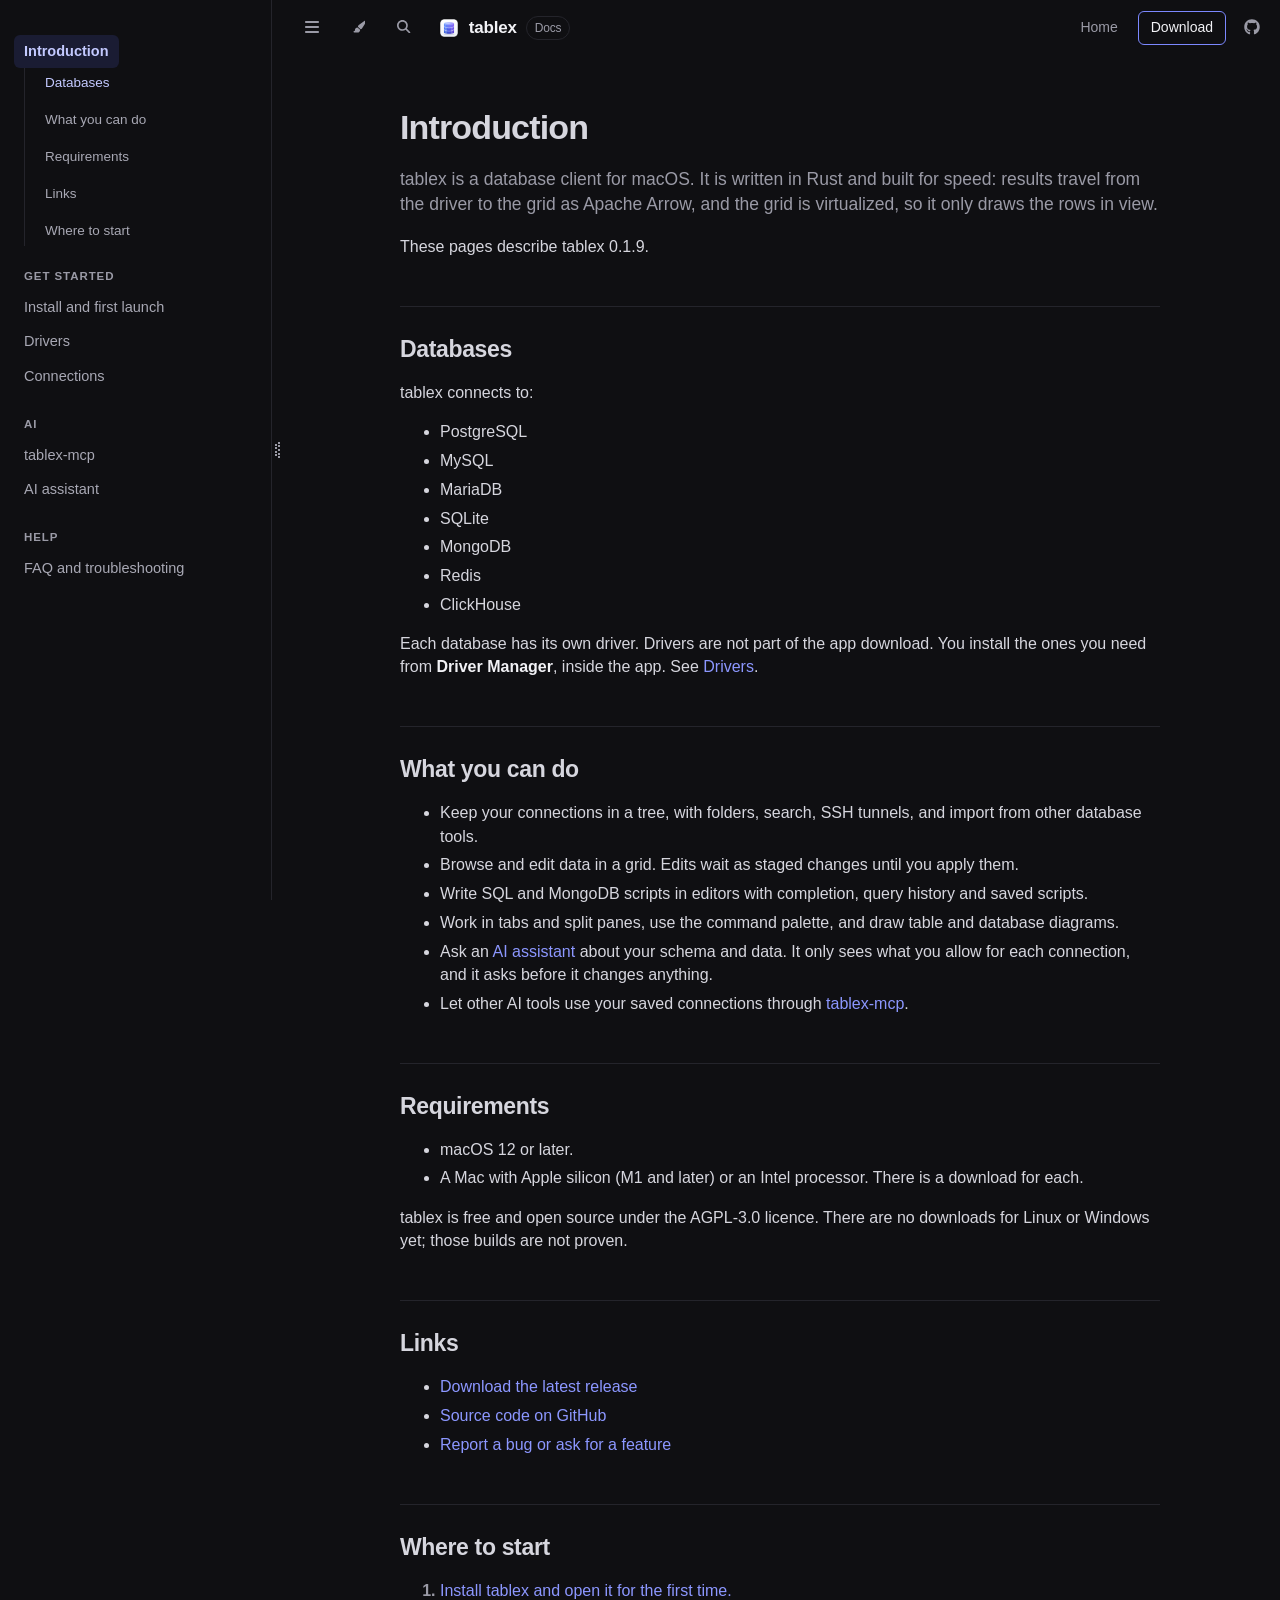
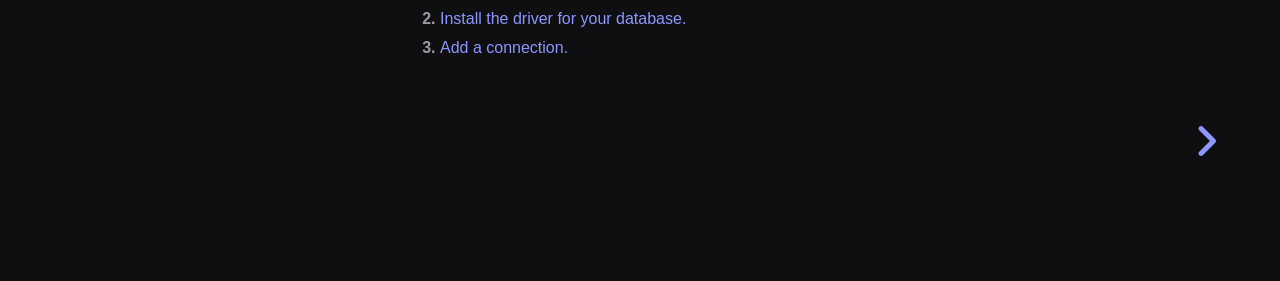
==== docs/index.html @ fa332a9b "site: add the landing page and the first docs" ====
<!DOCTYPE HTML>
<html lang="en" class="coal sidebar-visible" dir="ltr">
    <head>
        <!-- Book generated using mdBook -->
        <meta charset="UTF-8">
        <title>Introduction - tablex documentation</title>


        <!-- Custom HTML head -->

        <meta name="description" content="How to install and use tablex, a fast native database client for macOS.">
        <meta name="viewport" content="width=device-width, initial-scale=1">
        <meta name="theme-color" content="#0f0f12">

        <link rel="icon" href="favicon-dd0cc40a.svg">
        <link rel="shortcut icon" href="favicon-4f516183.png">
        <link rel="stylesheet" href="css/variables-8adf115d.css">
        <link rel="stylesheet" href="css/general-e96d0476.css">
        <link rel="stylesheet" href="css/chrome-d279d366.css">

        <!-- Fonts -->
        <link rel="stylesheet" href="fonts/fonts-9644e21d.css">

        <!-- Highlight.js Stylesheets -->
        <link rel="stylesheet" id="mdbook-highlight-css" href="highlight-493f70e1.css">
        <link rel="stylesheet" id="mdbook-tomorrow-night-css" href="tomorrow-night-4c0ae647.css">
        <link rel="stylesheet" id="mdbook-ayu-highlight-css" href="ayu-highlight-3fdfc3ac.css">

        <!-- Custom theme stylesheets -->
        <link rel="stylesheet" href="theme/tablex-7b77ac2c.css">


        <!-- Provide site root and default themes to javascript -->
        <script>
            const path_to_root = "";
            const default_light_theme = "coal";
            const default_dark_theme = "coal";
            window.path_to_searchindex_js = "searchindex-5fb4d6fb.js";
        </script>
        <!-- Start loading toc.js asap -->
        <script src="toc-79bf3eb2.js"></script>
    </head>
    <body>
    <div id="mdbook-help-container">
        <div id="mdbook-help-popup">
            <h2 class="mdbook-help-title">Keyboard shortcuts</h2>
            <div>
                <p>Press <kbd>←</kbd> or <kbd>→</kbd> to navigate between chapters</p>
                <p>Press <kbd>S</kbd> or <kbd>/</kbd> to search in the book</p>
                <p>Press <kbd>?</kbd> to show this help</p>
                <p>Press <kbd>Esc</kbd> to hide this help</p>
            </div>
        </div>
    </div>
    <div id="mdbook-body-container">
        <!-- Work around some values being stored in localStorage wrapped in quotes -->
        <script>
            try {
                let theme = localStorage.getItem('mdbook-theme');
                let sidebar = localStorage.getItem('mdbook-sidebar');

                if (theme.startsWith('"') && theme.endsWith('"')) {
                    localStorage.setItem('mdbook-theme', theme.slice(1, theme.length - 1));
                }

                if (sidebar.startsWith('"') && sidebar.endsWith('"')) {
                    localStorage.setItem('mdbook-sidebar', sidebar.slice(1, sidebar.length - 1));
                }
            } catch (e) { }
        </script>

        <!-- Set the theme before any content is loaded, prevents flash -->
        <script>
            const default_theme = window.matchMedia("(prefers-color-scheme: dark)").matches ? default_dark_theme : default_light_theme;
            let theme;
            try { theme = localStorage.getItem('mdbook-theme'); } catch(e) { }
            if (theme === null || theme === undefined) { theme = default_theme; }
            const html = document.documentElement;
            html.classList.remove('coal')
            html.classList.add(theme);
            html.classList.add("js");
        </script>

        <input type="checkbox" id="mdbook-sidebar-toggle-anchor" class="hidden">

        <!-- Hide / unhide sidebar before it is displayed -->
        <script>
            let sidebar = null;
            const sidebar_toggle = document.getElementById("mdbook-sidebar-toggle-anchor");
            if (document.body.clientWidth >= 1080) {
                try { sidebar = localStorage.getItem('mdbook-sidebar'); } catch(e) { }
                sidebar = sidebar || 'visible';
            } else {
                sidebar = 'hidden';
                sidebar_toggle.checked = false;
            }
            if (sidebar === 'visible') {
                sidebar_toggle.checked = true;
            } else {
                html.classList.remove('sidebar-visible');
            }
        </script>

        <nav id="mdbook-sidebar" class="sidebar" aria-label="Table of contents">
            <!-- populated by js -->
            <mdbook-sidebar-scrollbox class="sidebar-scrollbox"></mdbook-sidebar-scrollbox>
            <noscript>
                <iframe class="sidebar-iframe-outer" src="toc.html"></iframe>
            </noscript>
            <div id="mdbook-sidebar-resize-handle" class="sidebar-resize-handle">
                <div class="sidebar-resize-indicator"></div>
            </div>
        </nav>

        <div id="mdbook-page-wrapper" class="page-wrapper">

            <div class="page">
                <div id="mdbook-menu-bar-hover-placeholder"></div>
                <div id="mdbook-menu-bar" class="menu-bar sticky">
                    <div class="left-buttons">
                        <label id="mdbook-sidebar-toggle" class="icon-button" for="mdbook-sidebar-toggle-anchor" title="Toggle Table of Contents" aria-label="Toggle Table of Contents" aria-controls="mdbook-sidebar">
                            <span class=fa-svg><svg xmlns="http://www.w3.org/2000/svg" viewBox="0 0 448 512"><!--! Font Awesome Free 6.2.0 by @fontawesome - https://fontawesome.com License - https://fontawesome.com/license/free (Icons: CC BY 4.0, Fonts: SIL OFL 1.1, Code: MIT License) Copyright 2022 Fonticons, Inc. --><path d="M0 96C0 78.3 14.3 64 32 64H416c17.7 0 32 14.3 32 32s-14.3 32-32 32H32C14.3 128 0 113.7 0 96zM0 256c0-17.7 14.3-32 32-32H416c17.7 0 32 14.3 32 32s-14.3 32-32 32H32c-17.7 0-32-14.3-32-32zM448 416c0 17.7-14.3 32-32 32H32c-17.7 0-32-14.3-32-32s14.3-32 32-32H416c17.7 0 32 14.3 32 32z"/></svg></span>
                        </label>
                        <button id="mdbook-theme-toggle" class="icon-button" type="button" title="Change theme" aria-label="Change theme" aria-haspopup="true" aria-expanded="false" aria-controls="mdbook-theme-list">
                            <span class=fa-svg><svg xmlns="http://www.w3.org/2000/svg" viewBox="0 0 576 512"><!--! Font Awesome Free 6.2.0 by @fontawesome - https://fontawesome.com License - https://fontawesome.com/license/free (Icons: CC BY 4.0, Fonts: SIL OFL 1.1, Code: MIT License) Copyright 2022 Fonticons, Inc. --><path d="M371.3 367.1c27.3-3.9 51.9-19.4 67.2-42.9L600.2 74.1c12.6-19.5 9.4-45.3-7.6-61.2S549.7-4.4 531.1 9.6L294.4 187.2c-24 18-38.2 46.1-38.4 76.1L371.3 367.1zm-19.6 25.4l-116-104.4C175.9 290.3 128 339.6 128 400c0 3.9 .2 7.8 .6 11.6c1.8 17.5-10.2 36.4-27.8 36.4H96c-17.7 0-32 14.3-32 32s14.3 32 32 32H240c61.9 0 112-50.1 112-112c0-2.5-.1-5-.2-7.5z"/></svg></span>
                        </button>
                        <ul id="mdbook-theme-list" class="theme-popup" aria-label="Themes" role="menu">
                            <li role="none"><button role="menuitem" class="theme" id="mdbook-theme-default_theme">Auto</button></li>
                            <li role="none"><button role="menuitem" class="theme" id="mdbook-theme-light">Light</button></li>
                            <li role="none"><button role="menuitem" class="theme" id="mdbook-theme-coal">Dark</button></li>
                            </ul>
                        <button id="mdbook-search-toggle" class="icon-button" type="button" title="Search (`/`)" aria-label="Toggle Searchbar" aria-expanded="false" aria-keyshortcuts="/ s" aria-controls="mdbook-searchbar">
                            <span class=fa-svg><svg xmlns="http://www.w3.org/2000/svg" viewBox="0 0 512 512"><!--! Font Awesome Free 6.2.0 by @fontawesome - https://fontawesome.com License - https://fontawesome.com/license/free (Icons: CC BY 4.0, Fonts: SIL OFL 1.1, Code: MIT License) Copyright 2022 Fonticons, Inc. --><path d="M416 208c0 45.9-14.9 88.3-40 122.7L502.6 457.4c12.5 12.5 12.5 32.8 0 45.3s-32.8 12.5-45.3 0L330.7 376c-34.4 25.2-76.8 40-122.7 40C93.1 416 0 322.9 0 208S93.1 0 208 0S416 93.1 416 208zM208 352c79.5 0 144-64.5 144-144s-64.5-144-144-144S64 128.5 64 208s64.5 144 144 144z"/></svg></span>
                        </button>
                    </div>

                    <a class="brand" href="index.html"><img src="logo.png" alt="" width="22" height="22"><span>tablex</span><span class="brand-docs">Docs</span></a>
                    <div class="menu-spacer"></div>

                    <div class="right-buttons">
                        <a class="site-link" href="../">Home</a>
                        <a class="site-link download" href="https://github.com/tablex-org/tablex/releases/latest">Download</a>
                        <a href="https://github.com/tablex-org/tablex" title="Git repository" aria-label="Git repository">
                            <span class=fa-svg><svg xmlns="http://www.w3.org/2000/svg" viewBox="0 0 496 512"><!--! Font Awesome Free 6.2.0 by @fontawesome - https://fontawesome.com License - https://fontawesome.com/license/free (Icons: CC BY 4.0, Fonts: SIL OFL 1.1, Code: MIT License) Copyright 2022 Fonticons, Inc. --><path d="M165.9 397.4c0 2-2.3 3.6-5.2 3.6-3.3.3-5.6-1.3-5.6-3.6 0-2 2.3-3.6 5.2-3.6 3-.3 5.6 1.3 5.6 3.6zm-31.1-4.5c-.7 2 1.3 4.3 4.3 4.9 2.6 1 5.6 0 6.2-2s-1.3-4.3-4.3-5.2c-2.6-.7-5.5.3-6.2 2.3zm44.2-1.7c-2.9.7-4.9 2.6-4.6 4.9.3 2 2.9 3.3 5.9 2.6 2.9-.7 4.9-2.6 4.6-4.6-.3-1.9-3-3.2-5.9-2.9zM244.8 8C106.1 8 0 113.3 0 252c0 110.9 69.8 205.8 169.5 239.2 12.8 2.3 17.3-5.6 17.3-12.1 0-6.2-.3-40.4-.3-61.4 0 0-70 15-84.7-29.8 0 0-11.4-29.1-27.8-36.6 0 0-22.9-15.7 1.6-15.4 0 0 24.9 2 38.6 25.8 21.9 38.6 58.6 27.5 72.9 20.9 2.3-16 8.8-27.1 16-33.7-55.9-6.2-112.3-14.3-112.3-110.5 0-27.5 7.6-41.3 23.6-58.9-2.6-6.5-11.1-33.3 2.6-67.9 20.9-6.5 69 27 69 27 20-5.6 41.5-8.5 62.8-8.5s42.8 2.9 62.8 8.5c0 0 48.1-33.6 69-27 13.7 34.7 5.2 61.4 2.6 67.9 16 17.7 25.8 31.5 25.8 58.9 0 96.5-58.9 104.2-114.8 110.5 9.2 7.9 17 22.9 17 46.4 0 33.7-.3 75.4-.3 83.6 0 6.5 4.6 14.4 17.3 12.1C428.2 457.8 496 362.9 496 252 496 113.3 383.5 8 244.8 8zM97.2 352.9c-1.3 1-1 3.3.7 5.2 1.6 1.6 3.9 2.3 5.2 1 1.3-1 1-3.3-.7-5.2-1.6-1.6-3.9-2.3-5.2-1zm-10.8-8.1c-.7 1.3.3 2.9 2.3 3.9 1.6 1 3.6.7 4.3-.7.7-1.3-.3-2.9-2.3-3.9-2-.6-3.6-.3-4.3.7zm32.4 35.6c-1.6 1.3-1 4.3 1.3 6.2 2.3 2.3 5.2 2.6 6.5 1 1.3-1.3.7-4.3-1.3-6.2-2.2-2.3-5.2-2.6-6.5-1zm-11.4-14.7c-1.6 1-1.6 3.6 0 5.9 1.6 2.3 4.3 3.3 5.6 2.3 1.6-1.3 1.6-3.9 0-6.2-1.4-2.3-4-3.3-5.6-2z"/></svg></span>
                        </a>

                    </div>
                </div>

                <div id="mdbook-search-wrapper" class="hidden">
                    <form id="mdbook-searchbar-outer" class="searchbar-outer">
                        <div class="search-wrapper">
                            <input type="search" id="mdbook-searchbar" name="searchbar" placeholder="Search this book ..." aria-controls="mdbook-searchresults-outer" aria-describedby="searchresults-header">
                            <div class="spinner-wrapper">
                                <span class=fa-svg id="fa-spin"><svg xmlns="http://www.w3.org/2000/svg" viewBox="0 0 512 512"><!--! Font Awesome Free 6.2.0 by @fontawesome - https://fontawesome.com License - https://fontawesome.com/license/free (Icons: CC BY 4.0, Fonts: SIL OFL 1.1, Code: MIT License) Copyright 2022 Fonticons, Inc. --><path d="M304 48c0-26.5-21.5-48-48-48s-48 21.5-48 48s21.5 48 48 48s48-21.5 48-48zm0 416c0-26.5-21.5-48-48-48s-48 21.5-48 48s21.5 48 48 48s48-21.5 48-48zM48 304c26.5 0 48-21.5 48-48s-21.5-48-48-48s-48 21.5-48 48s21.5 48 48 48zm464-48c0-26.5-21.5-48-48-48s-48 21.5-48 48s21.5 48 48 48s48-21.5 48-48zM142.9 437c18.7-18.7 18.7-49.1 0-67.9s-49.1-18.7-67.9 0s-18.7 49.1 0 67.9s49.1 18.7 67.9 0zm0-294.2c18.7-18.7 18.7-49.1 0-67.9S93.7 56.2 75 75s-18.7 49.1 0 67.9s49.1 18.7 67.9 0zM369.1 437c18.7 18.7 49.1 18.7 67.9 0s18.7-49.1 0-67.9s-49.1-18.7-67.9 0s-18.7 49.1 0 67.9z"/></svg></span>
                            </div>
                        </div>
                    </form>
                    <div id="mdbook-searchresults-outer" class="searchresults-outer hidden">
                        <div id="mdbook-searchresults-header" class="searchresults-header"></div>
                        <ul id="mdbook-searchresults">
                        </ul>
                    </div>
                </div>

                <!-- Apply ARIA attributes after the sidebar and the sidebar toggle button are added to the DOM -->
                <script>
                    document.getElementById('mdbook-sidebar-toggle').setAttribute('aria-expanded', sidebar === 'visible');
                    document.getElementById('mdbook-sidebar').setAttribute('aria-hidden', sidebar !== 'visible');
                    Array.from(document.querySelectorAll('#mdbook-sidebar a')).forEach(function(link) {
                        link.setAttribute('tabIndex', sidebar === 'visible' ? 0 : -1);
                    });
                </script>

                <div id="mdbook-content" class="content">
                    <main>
                        <h1 id="introduction"><a class="header" href="#introduction">Introduction</a></h1>
<p>tablex is a database client for macOS. It is written in Rust and built for speed: results travel from the driver to the grid as Apache Arrow, and the grid is virtualized, so it only draws the rows in view.</p>
<p>These pages describe tablex 0.1.9.</p>
<h2 id="databases"><a class="header" href="#databases">Databases</a></h2>
<p>tablex connects to:</p>
<ul>
<li>PostgreSQL</li>
<li>MySQL</li>
<li>MariaDB</li>
<li>SQLite</li>
<li>MongoDB</li>
<li>Redis</li>
<li>ClickHouse</li>
</ul>
<p>Each database has its own driver. Drivers are not part of the app download. You install the ones you need from <strong>Driver Manager</strong>, inside the app. See <a href="drivers.html">Drivers</a>.</p>
<h2 id="what-you-can-do"><a class="header" href="#what-you-can-do">What you can do</a></h2>
<ul>
<li>Keep your connections in a tree, with folders, search, SSH tunnels, and import from other database tools.</li>
<li>Browse and edit data in a grid. Edits wait as staged changes until you apply them.</li>
<li>Write SQL and MongoDB scripts in editors with completion, query history and saved scripts.</li>
<li>Work in tabs and split panes, use the command palette, and draw table and database diagrams.</li>
<li>Ask an <a href="assistant.html">AI assistant</a> about your schema and data. It only sees what you allow for each connection, and it asks before it changes anything.</li>
<li>Let other AI tools use your saved connections through <a href="tablex-mcp.html">tablex-mcp</a>.</li>
</ul>
<h2 id="requirements"><a class="header" href="#requirements">Requirements</a></h2>
<ul>
<li>macOS 12 or later.</li>
<li>A Mac with Apple silicon (M1 and later) or an Intel processor. There is a download for each.</li>
</ul>
<p>tablex is free and open source under the AGPL-3.0 licence. There are no downloads for Linux or Windows yet; those builds are not proven.</p>
<h2 id="links"><a class="header" href="#links">Links</a></h2>
<ul>
<li><a href="https://github.com/tablex-org/tablex/releases/latest">Download the latest release</a></li>
<li><a href="https://github.com/tablex-org/tablex">Source code on GitHub</a></li>
<li><a href="https://github.com/tablex-org/tablex/issues">Report a bug or ask for a feature</a></li>
</ul>
<h2 id="where-to-start"><a class="header" href="#where-to-start">Where to start</a></h2>
<ol>
<li><a href="install.html">Install tablex and open it for the first time.</a></li>
<li><a href="drivers.html">Install the driver for your database.</a></li>
<li><a href="connections.html">Add a connection.</a></li>
</ol>

                    </main>

                    <nav class="nav-wrapper" aria-label="Page navigation">
                        <!-- Mobile navigation buttons -->

                            <a rel="next prefetch" href="install.html" class="mobile-nav-chapters next" title="Next chapter" aria-label="Next chapter" aria-keyshortcuts="Right">
                                <span class=fa-svg><svg xmlns="http://www.w3.org/2000/svg" viewBox="0 0 320 512"><!--! Font Awesome Free 6.2.0 by @fontawesome - https://fontawesome.com License - https://fontawesome.com/license/free (Icons: CC BY 4.0, Fonts: SIL OFL 1.1, Code: MIT License) Copyright 2022 Fonticons, Inc. --><path d="M278.6 233.4c12.5 12.5 12.5 32.8 0 45.3l-160 160c-12.5 12.5-32.8 12.5-45.3 0s-12.5-32.8 0-45.3L210.7 256 73.4 118.6c-12.5-12.5-12.5-32.8 0-45.3s32.8-12.5 45.3 0l160 160z"/></svg></span>
                            </a>

                        <div style="clear: both"></div>
                    </nav>
                </div>
            </div>

            <nav class="nav-wide-wrapper" aria-label="Page navigation">

                    <a rel="next prefetch" href="install.html" class="nav-chapters next" title="Next chapter" aria-label="Next chapter" aria-keyshortcuts="Right">
                        <span class=fa-svg><svg xmlns="http://www.w3.org/2000/svg" viewBox="0 0 320 512"><!--! Font Awesome Free 6.2.0 by @fontawesome - https://fontawesome.com License - https://fontawesome.com/license/free (Icons: CC BY 4.0, Fonts: SIL OFL 1.1, Code: MIT License) Copyright 2022 Fonticons, Inc. --><path d="M278.6 233.4c12.5 12.5 12.5 32.8 0 45.3l-160 160c-12.5 12.5-32.8 12.5-45.3 0s-12.5-32.8 0-45.3L210.7 256 73.4 118.6c-12.5-12.5-12.5-32.8 0-45.3s32.8-12.5 45.3 0l160 160z"/></svg></span>
                    </a>
            </nav>

        </div>

        <template id=fa-eye><span class=fa-svg><svg xmlns="http://www.w3.org/2000/svg" viewBox="0 0 576 512"><!--! Font Awesome Free 6.2.0 by @fontawesome - https://fontawesome.com License - https://fontawesome.com/license/free (Icons: CC BY 4.0, Fonts: SIL OFL 1.1, Code: MIT License) Copyright 2022 Fonticons, Inc. --><path d="M288 32c-80.8 0-145.5 36.8-192.6 80.6C48.6 156 17.3 208 2.5 243.7c-3.3 7.9-3.3 16.7 0 24.6C17.3 304 48.6 356 95.4 399.4C142.5 443.2 207.2 480 288 480s145.5-36.8 192.6-80.6c46.8-43.5 78.1-95.4 93-131.1c3.3-7.9 3.3-16.7 0-24.6c-14.9-35.7-46.2-87.7-93-131.1C433.5 68.8 368.8 32 288 32zM432 256c0 79.5-64.5 144-144 144s-144-64.5-144-144s64.5-144 144-144s144 64.5 144 144zM288 192c0 35.3-28.7 64-64 64c-11.5 0-22.3-3-31.6-8.4c-.2 2.8-.4 5.5-.4 8.4c0 53 43 96 96 96s96-43 96-96s-43-96-96-96c-2.8 0-5.6 .1-8.4 .4c5.3 9.3 8.4 20.1 8.4 31.6z"/></svg></span></template>
        <template id=fa-eye-slash><span class=fa-svg><svg xmlns="http://www.w3.org/2000/svg" viewBox="0 0 640 512"><!--! Font Awesome Free 6.2.0 by @fontawesome - https://fontawesome.com License - https://fontawesome.com/license/free (Icons: CC BY 4.0, Fonts: SIL OFL 1.1, Code: MIT License) Copyright 2022 Fonticons, Inc. --><path d="M38.8 5.1C28.4-3.1 13.3-1.2 5.1 9.2S-1.2 34.7 9.2 42.9l592 464c10.4 8.2 25.5 6.3 33.7-4.1s6.3-25.5-4.1-33.7L525.6 386.7c39.6-40.6 66.4-86.1 79.9-118.4c3.3-7.9 3.3-16.7 0-24.6c-14.9-35.7-46.2-87.7-93-131.1C465.5 68.8 400.8 32 320 32c-68.2 0-125 26.3-169.3 60.8L38.8 5.1zM223.1 149.5C248.6 126.2 282.7 112 320 112c79.5 0 144 64.5 144 144c0 24.9-6.3 48.3-17.4 68.7L408 294.5c5.2-11.8 8-24.8 8-38.5c0-53-43-96-96-96c-2.8 0-5.6 .1-8.4 .4c5.3 9.3 8.4 20.1 8.4 31.6c0 10.2-2.4 19.8-6.6 28.3l-90.3-70.8zm223.1 298L373 389.9c-16.4 6.5-34.3 10.1-53 10.1c-79.5 0-144-64.5-144-144c0-6.9 .5-13.6 1.4-20.2L83.1 161.5C60.3 191.2 44 220.8 34.5 243.7c-3.3 7.9-3.3 16.7 0 24.6c14.9 35.7 46.2 87.7 93 131.1C174.5 443.2 239.2 480 320 480c47.8 0 89.9-12.9 126.2-32.5z"/></svg></span></template>
        <template id=fa-copy><span class=fa-svg><svg xmlns="http://www.w3.org/2000/svg" viewBox="0 0 512 512"><!--! Font Awesome Free 6.2.0 by @fontawesome - https://fontawesome.com License - https://fontawesome.com/license/free (Icons: CC BY 4.0, Fonts: SIL OFL 1.1, Code: MIT License) Copyright 2022 Fonticons, Inc. --><path d="M502.6 70.63l-61.25-61.25C435.4 3.371 427.2 0 418.7 0H255.1c-35.35 0-64 28.66-64 64l.0195 256C192 355.4 220.7 384 256 384h192c35.2 0 64-28.8 64-64V93.25C512 84.77 508.6 76.63 502.6 70.63zM464 320c0 8.836-7.164 16-16 16H255.1c-8.838 0-16-7.164-16-16L239.1 64.13c0-8.836 7.164-16 16-16h128L384 96c0 17.67 14.33 32 32 32h47.1V320zM272 448c0 8.836-7.164 16-16 16H63.1c-8.838 0-16-7.164-16-16L47.98 192.1c0-8.836 7.164-16 16-16H160V128H63.99c-35.35 0-64 28.65-64 64l.0098 256C.002 483.3 28.66 512 64 512h192c35.2 0 64-28.8 64-64v-32h-47.1L272 448z"/></svg></span></template>
        <template id=fa-play><span class=fa-svg><svg xmlns="http://www.w3.org/2000/svg" viewBox="0 0 384 512"><!--! Font Awesome Free 6.2.0 by @fontawesome - https://fontawesome.com License - https://fontawesome.com/license/free (Icons: CC BY 4.0, Fonts: SIL OFL 1.1, Code: MIT License) Copyright 2022 Fonticons, Inc. --><path d="M73 39c-14.8-9.1-33.4-9.4-48.5-.9S0 62.6 0 80V432c0 17.4 9.4 33.4 24.5 41.9s33.7 8.1 48.5-.9L361 297c14.3-8.7 23-24.2 23-41s-8.7-32.2-23-41L73 39z"/></svg></span></template>
        <template id=fa-clock-rotate-left><span class=fa-svg><svg xmlns="http://www.w3.org/2000/svg" viewBox="0 0 512 512"><!--! Font Awesome Free 6.2.0 by @fontawesome - https://fontawesome.com License - https://fontawesome.com/license/free (Icons: CC BY 4.0, Fonts: SIL OFL 1.1, Code: MIT License) Copyright 2022 Fonticons, Inc. --><path d="M75 75L41 41C25.9 25.9 0 36.6 0 57.9V168c0 13.3 10.7 24 24 24H134.1c21.4 0 32.1-25.9 17-41l-30.8-30.8C155 85.5 203 64 256 64c106 0 192 86 192 192s-86 192-192 192c-40.8 0-78.6-12.7-109.7-34.4c-14.5-10.1-34.4-6.6-44.6 7.9s-6.6 34.4 7.9 44.6C151.2 495 201.7 512 256 512c141.4 0 256-114.6 256-256S397.4 0 256 0C185.3 0 121.3 28.7 75 75zm181 53c-13.3 0-24 10.7-24 24V256c0 6.4 2.5 12.5 7 17l72 72c9.4 9.4 24.6 9.4 33.9 0s9.4-24.6 0-33.9l-65-65V152c0-13.3-10.7-24-24-24z"/></svg></span></template>



        <script>
            window.playground_copyable = true;
        </script>


        <script src="elasticlunr-ef4e11c1.min.js"></script>
        <script src="mark-09e88c2c.min.js"></script>
        <script src="searcher-09f2665d.js"></script>

        <script src="clipboard-1626706a.min.js"></script>
        <script src="highlight-abc7f01d.js"></script>
        <script src="book-609e4cb8.js"></script>

        <!-- Custom JS scripts -->



    </div>
    </body>
</html>
---- docs/css/variables-8adf115d.css ----
/* Globals */

:root {
    --sidebar-target-width: 300px;
    --sidebar-width: min(var(--sidebar-target-width), 80vw);
    --sidebar-resize-indicator-width: 8px;
    --sidebar-resize-indicator-space: 2px;
    --page-padding: 15px;
    --content-max-width: 750px;
    --menu-bar-height: 50px;
    --mono-font: "Source Code Pro", Consolas, "Ubuntu Mono", Menlo, "DejaVu Sans Mono", monospace, monospace;
    --code-font-size: 0.875em; /* please adjust the ace font size accordingly in editor.js */
    --searchbar-margin-block-start: 5px;
}

/* Themes */

.ayu {
    --bg: hsl(210, 25%, 8%);
    --fg: #c5c5c5;

    --sidebar-bg: #14191f;
    --sidebar-fg: #c8c9db;
    --sidebar-non-existant: #5c6773;
    --sidebar-active: #ffb454;
    --sidebar-spacer: #2d334f;

    --scrollbar: var(--sidebar-fg);

    --icons: #737480;
    --icons-hover: #b7b9cc;

    --links: #0096cf;

    --inline-code-color: #ffb454;

    --theme-popup-bg: #14191f;
    --theme-popup-border: #5c6773;
    --theme-hover: #191f26;

    --quote-bg: hsl(226, 15%, 17%);
    --quote-border: hsl(226, 15%, 22%);

    --warning-border: #ff8e00;

    --table-border-color: hsl(210, 25%, 13%);
    --table-header-bg: hsl(210, 25%, 28%);
    --table-alternate-bg: hsl(210, 25%, 11%);

    --searchbar-border-color: #848484;
    --searchbar-bg: #424242;
    --searchbar-fg: #fff;
    --searchbar-shadow-color: #d4c89f;
    --searchresults-header-fg: #666;
    --searchresults-border-color: #888;
    --searchresults-li-bg: #252932;
    --search-mark-bg: #e3b171;

    --color-scheme: dark;

    /* Same as `--icons` */
    --copy-button-filter: invert(45%) sepia(6%) saturate(621%) hue-rotate(198deg) brightness(99%) contrast(85%);
    /* Same as `--sidebar-active` */
    --copy-button-filter-hover: invert(68%) sepia(55%) saturate(531%) hue-rotate(341deg) brightness(104%) contrast(101%);

    --footnote-highlight: #2668a6;

    --overlay-bg: rgba(33, 40, 48, 0.4);

    --blockquote-note-color: #74b9ff;
    --blockquote-tip-color: #09ca09;
    --blockquote-important-color: #d3abff;
    --blockquote-warning-color: #f0b72f;
    --blockquote-caution-color: #f21424;

    --sidebar-header-border-color: #c18639;
}

.coal {
    --bg: hsl(200, 7%, 8%);
    --fg: #98a3ad;

    --sidebar-bg: #292c2f;
    --sidebar-fg: #a1adb8;
    --sidebar-non-existant: #505254;
    --sidebar-active: #3473ad;
    --sidebar-spacer: #393939;

    --scrollbar: var(--sidebar-fg);

    --icons: #43484d;
    --icons-hover: #b3c0cc;

    --links: #2b79a2;

    --inline-code-color: #c5c8c6;

    --theme-popup-bg: #141617;
    --theme-popup-border: #43484d;
    --theme-hover: #1f2124;

    --quote-bg: hsl(234, 21%, 18%);
    --quote-border: hsl(234, 21%, 23%);

    --warning-border: #ff8e00;

    --table-border-color: hsl(200, 7%, 13%);
    --table-header-bg: hsl(200, 7%, 28%);
    --table-alternate-bg: hsl(200, 7%, 11%);

    --searchbar-border-color: #aaa;
    --searchbar-bg: #b7b7b7;
    --searchbar-fg: #000;
    --searchbar-shadow-color: #aaa;
    --searchresults-header-fg: #666;
    --searchresults-border-color: #98a3ad;
    --searchresults-li-bg: #2b2b2f;
    --search-mark-bg: #355c7d;

    --color-scheme: dark;

    /* Same as `--icons` */
    --copy-button-filter: invert(26%) sepia(8%) saturate(575%) hue-rotate(169deg) brightness(87%) contrast(82%);
    /* Same as `--sidebar-active` */
    --copy-button-filter-hover: invert(36%) sepia(70%) saturate(503%) hue-rotate(167deg) brightness(98%) contrast(89%);

    --footnote-highlight: #4079ae;

    --overlay-bg: rgba(33, 40, 48, 0.4);

    --blockquote-note-color: #4493f8;
    --blockquote-tip-color: #08ae08;
    --blockquote-important-color: #ab7df8;
    --blockquote-warning-color: #d29922;
    --blockquote-caution-color: #d91b29;

    --sidebar-header-border-color: #3473ad;
}

.light, html:not(.js) {
    --bg: hsl(0, 0%, 100%);
    --fg: hsl(0, 0%, 0%);

    --sidebar-bg: #fafafa;
    --sidebar-fg: hsl(0, 0%, 0%);
    --sidebar-non-existant: #aaaaaa;
    --sidebar-active: #1f1fff;
    --sidebar-spacer: #f4f4f4;

    --scrollbar: #8F8F8F;

    --icons: #747474;
    --icons-hover: #000000;

    --links: #20609f;

    --inline-code-color: #301900;

    --theme-popup-bg: #fafafa;
    --theme-popup-border: #cccccc;
    --theme-hover: #e6e6e6;

    --quote-bg: hsl(197, 37%, 96%);
    --quote-border: hsl(197, 37%, 91%);

    --warning-border: #ff8e00;

    --table-border-color: hsl(0, 0%, 95%);
    --table-header-bg: hsl(0, 0%, 80%);
    --table-alternate-bg: hsl(0, 0%, 97%);

    --searchbar-border-color: #aaa;
    --searchbar-bg: #fafafa;
    --searchbar-fg: #000;
    --searchbar-shadow-color: #aaa;
    --searchresults-header-fg: #666;
    --searchresults-border-color: #888;
    --searchresults-li-bg: #e4f2fe;
    --search-mark-bg: #a2cff5;

    --color-scheme: light;

    /* Same as `--icons` */
    --copy-button-filter: invert(45.49%);
    /* Same as `--sidebar-active` */
    --copy-button-filter-hover: invert(14%) sepia(93%) saturate(4250%) hue-rotate(243deg) brightness(99%) contrast(130%);

    --footnote-highlight: #7e7eff;

    --overlay-bg: rgba(200, 200, 205, 0.4);

    --blockquote-note-color: #0969da;
    --blockquote-tip-color: #008000;
    --blockquote-important-color: #8250df;
    --blockquote-warning-color: #9a6700;
    --blockquote-caution-color: #b52731;

    --sidebar-header-border-color: #6e6edb;
}

.navy {
    --bg: hsl(226, 23%, 11%);
    --fg: #bcbdd0;

    --sidebar-bg: #282d3f;
    --sidebar-fg: #c8c9db;
    --sidebar-non-existant: #505274;
    --sidebar-active: #2b79a2;
    --sidebar-spacer: #2d334f;

    --scrollbar: var(--sidebar-fg);

    --icons: #737480;
    --icons-hover: #b7b9cc;

    --links: #2b79a2;

    --inline-code-color: #c5c8c6;

    --theme-popup-bg: #161923;
    --theme-popup-border: #737480;
    --theme-hover: #282e40;

    --quote-bg: hsl(226, 15%, 17%);
    --quote-border: hsl(226, 15%, 22%);

    --warning-border: #ff8e00;

    --table-border-color: hsl(226, 23%, 16%);
    --table-header-bg: hsl(226, 23%, 31%);
    --table-alternate-bg: hsl(226, 23%, 14%);

    --searchbar-border-color: #aaa;
    --searchbar-bg: #aeaec6;
    --searchbar-fg: #000;
    --searchbar-shadow-color: #aaa;
    --searchresults-header-fg: #5f5f71;
    --searchresults-border-color: #5c5c68;
    --searchresults-li-bg: #242430;
    --search-mark-bg: #a2cff5;

    --color-scheme: dark;

    /* Same as `--icons` */
    --copy-button-filter: invert(51%) sepia(10%) saturate(393%) hue-rotate(198deg) brightness(86%) contrast(87%);
    /* Same as `--sidebar-active` */
    --copy-button-filter-hover: invert(46%) sepia(20%) saturate(1537%) hue-rotate(156deg) brightness(85%) contrast(90%);

    --footnote-highlight: #4079ae;

    --overlay-bg: rgba(33, 40, 48, 0.4);

    --blockquote-note-color: #4493f8;
    --blockquote-tip-color: #09ca09;
    --blockquote-important-color: #ab7df8;
    --blockquote-warning-color: #d29922;
    --blockquote-caution-color: #f21424;

    --sidebar-header-border-color: #2f6ab5;
}

.rust {
    --bg: hsl(60, 9%, 87%);
    --fg: #262625;

    --sidebar-bg: #3b2e2a;
    --sidebar-fg: #c8c9db;
    --sidebar-non-existant: #505254;
    --sidebar-active: #e69f67;
    --sidebar-spacer: #45373a;

    --scrollbar: var(--sidebar-fg);

    --icons: #737480;
    --icons-hover: #262625;

    --links: #2b79a2;

    --inline-code-color: #6e6b5e;

    --theme-popup-bg: #e1e1db;
    --theme-popup-border: #b38f6b;
    --theme-hover: #99908a;

    --quote-bg: hsl(60, 5%, 75%);
    --quote-border: hsl(60, 5%, 70%);

    --warning-border: #ff8e00;

    --table-border-color: hsl(60, 9%, 82%);
    --table-header-bg: #b3a497;
    --table-alternate-bg: hsl(60, 9%, 84%);

    --searchbar-border-color: #aaa;
    --searchbar-bg: #fafafa;
    --searchbar-fg: #000;
    --searchbar-shadow-color: #aaa;
    --searchresults-header-fg: #666;
    --searchresults-border-color: #888;
    --searchresults-li-bg: #dec2a2;
    --search-mark-bg: #e69f67;

    /* Same as `--icons` */
    --copy-button-filter: invert(51%) sepia(10%) saturate(393%) hue-rotate(198deg) brightness(86%) contrast(87%);
    /* Same as `--sidebar-active` */
    --copy-button-filter-hover: invert(77%) sepia(16%) saturate(1798%) hue-rotate(328deg) brightness(98%) contrast(83%);

    --footnote-highlight: #d3a17a;

    --overlay-bg: rgba(150, 150, 150, 0.25);

    --blockquote-note-color: #023b95;
    --blockquote-tip-color: #007700;
    --blockquote-important-color: #8250df;
    --blockquote-warning-color: #603700;
    --blockquote-caution-color: #aa1721;

    --sidebar-header-border-color: #8c391f;
}

@media (prefers-color-scheme: dark) {
    html:not(.js) {
        --bg: hsl(200, 7%, 8%);
        --fg: #98a3ad;

        --sidebar-bg: #292c2f;
        --sidebar-fg: #a1adb8;
        --sidebar-non-existant: #505254;
        --sidebar-active: #3473ad;
        --sidebar-spacer: #393939;

        --scrollbar: var(--sidebar-fg);

        --icons: #43484d;
        --icons-hover: #b3c0cc;

        --links: #2b79a2;

        --inline-code-color: #c5c8c6;

        --theme-popup-bg: #141617;
        --theme-popup-border: #43484d;
        --theme-hover: #1f2124;

        --quote-bg: hsl(234, 21%, 18%);
        --quote-border: hsl(234, 21%, 23%);

        --warning-border: #ff8e00;

        --table-border-color: hsl(200, 7%, 13%);
        --table-header-bg: hsl(200, 7%, 28%);
        --table-alternate-bg: hsl(200, 7%, 11%);

        --searchbar-border-color: #aaa;
        --searchbar-bg: #b7b7b7;
        --searchbar-fg: #000;
        --searchbar-shadow-color: #aaa;
        --searchresults-header-fg: #666;
        --searchresults-border-color: #98a3ad;
        --searchresults-li-bg: #2b2b2f;
        --search-mark-bg: #355c7d;

        --color-scheme: dark;

        /* Same as `--icons` */
        --copy-button-filter: invert(26%) sepia(8%) saturate(575%) hue-rotate(169deg) brightness(87%) contrast(82%);
        /* Same as `--sidebar-active` */
        --copy-button-filter-hover: invert(36%) sepia(70%) saturate(503%) hue-rotate(167deg) brightness(98%) contrast(89%);

        --footnote-highlight: #4079ae;

        --overlay-bg: rgba(33, 40, 48, 0.4);

        --blockquote-note-color: #4493f8;
        --blockquote-tip-color: #08ae08;
        --blockquote-important-color: #ab7df8;
        --blockquote-warning-color: #d29922;
        --blockquote-caution-color: #d91b29;

        --sidebar-header-border-color: #3473ad;
    }
}
---- docs/css/general-e96d0476.css ----
/* Base styles and content styles */

:root {
    /* Browser default font-size is 16px, this way 1 rem = 10px */
    font-size: 62.5%;
    color-scheme: var(--color-scheme);
}

html {
    font-family: "Open Sans", sans-serif;
    color: var(--fg);
    background-color: var(--bg);
    text-size-adjust: none;
    -webkit-text-size-adjust: none;
}

body {
    margin: 0;
    font-size: 1.6rem;
    overflow-x: hidden;
}

code {
    font-family: var(--mono-font) !important;
    font-size: var(--code-font-size);
    direction: ltr !important;
}

/* make long words/inline code not x overflow */
main {
    overflow-wrap: break-word;
}

/* make wide tables scroll if they overflow */
.table-wrapper {
    overflow-x: auto;
}

/* Don't change font size in headers. */
h1 code, h2 code, h3 code, h4 code, h5 code, h6 code {
    font-size: unset;
}

.left { float: left; }
.right { float: right; }
.boring { opacity: 0.6; }
.hide-boring .boring { display: none; }
.hidden { display: none !important; }

h2, h3 { margin-block-start: 2.5em; }
h4, h5 { margin-block-start: 2em; }

.header + .header h3,
.header + .header h4,
.header + .header h5 {
    margin-block-start: 1em;
}

h1:target::before,
h2:target::before,
h3:target::before,
h4:target::before,
h5:target::before,
h6:target::before,
dt:target::before {
    display: inline-block;
    content: "»";
    margin-inline-start: -30px;
    width: 30px;
}

/* This is broken on Safari as of version 14, but is fixed
   in Safari Technology Preview 117 which I think will be Safari 14.2.
   https://bugs.webkit.org/show_bug.cgi?id=218076
*/
:target {
    /* Safari does not support logical properties */
    scroll-margin-top: calc(var(--menu-bar-height) + 0.5em);
}

.page {
    outline: 0;
    padding: 0 var(--page-padding);
    margin-block-start: calc(0px - var(--menu-bar-height)); /* Compensate for the #mdbook-menu-bar-hover-placeholder */
}
.page-wrapper {
    box-sizing: border-box;
    background-color: var(--bg);
}
html:not(.js) .page-wrapper,
.js:not(.sidebar-resizing) .page-wrapper {
    transition: margin-left 0.3s ease, transform 0.3s ease; /* Animation: slide away */
}
[dir=rtl]:not(.js) .page-wrapper,
[dir=rtl].js:not(.sidebar-resizing) .page-wrapper {
    transition: margin-right 0.3s ease, transform 0.3s ease; /* Animation: slide away */
}

.content {
    overflow-y: auto;
    padding: 0 5px 50px 5px;
}
.content main {
    margin-inline-start: auto;
    margin-inline-end: auto;
    max-width: var(--content-max-width);
}
.content p { line-height: 1.45em; }
.content ol { line-height: 1.45em; }
.content ul { line-height: 1.45em; }
.content a { text-decoration: none; }
.content a:hover { text-decoration: underline; }
.content img, .content video { max-width: 100%; }
/* When an image is inside an anchor, ensure the focus ring covers the entire
   image instead of the anchor's line box. */
.content a:has(img) { display: inline-block; }
.content .header:link,
.content .header:visited {
    color: var(--fg);
}
.content .header:link,
.content .header:visited:hover {
    text-decoration: none;
}

table {
    margin: 0 auto;
    border-collapse: collapse;
}
table td {
    padding: 3px 20px;
    border: 1px var(--table-border-color) solid;
}
table thead {
    background: var(--table-header-bg);
}
table thead td {
    font-weight: 700;
    border: none;
}
table thead th {
    padding: 3px 20px;
}
table thead tr {
    border: 1px var(--table-header-bg) solid;
}
/* Alternate background colors for rows */
table tbody tr:nth-child(2n) {
    background: var(--table-alternate-bg);
}


blockquote {
    margin: 20px 0;
    padding: 0 20px;
    color: var(--fg);
    background-color: var(--quote-bg);
    border-block-start: .1em solid var(--quote-border);
    border-block-end: .1em solid var(--quote-border);
}

/* TODO: Remove .warning in a future version of mdbook, it is replaced by
blockquote tags. */
.warning {
    margin: 20px;
    padding: 0 20px;
    border-inline-start: 2px solid var(--warning-border);
}

.warning:before {
    position: absolute;
    width: 3rem;
    height: 3rem;
    margin-inline-start: calc(-1.5rem - 21px);
    content: "ⓘ";
    text-align: center;
    background-color: var(--bg);
    color: var(--warning-border);
    font-weight: bold;
    font-size: 2rem;
}

blockquote .warning:before {
    background-color: var(--quote-bg);
}

kbd {
    background-color: var(--table-border-color);
    border-radius: 4px;
    border: solid 1px var(--theme-popup-border);
    box-shadow: inset 0 -1px 0 var(--theme-hover);
    display: inline-block;
    font-size: var(--code-font-size);
    font-family: var(--mono-font);
    line-height: 10px;
    padding: 4px 5px;
    vertical-align: middle;
}

sup {
    /* Set the line-height for superscript and footnote references so that there
       isn't an awkward space appearing above lines that contain the footnote.

       See https://github.com/rust-lang/mdBook/pull/2443#discussion_r1813773583
       for an explanation.
    */
    line-height: 0;
}

.footnote-definition {
    font-size: 0.9em;
}
/* The default spacing for a list is a little too large. */
.footnote-definition ul,
.footnote-definition ol {
    padding-left: 20px;
}
.footnote-definition > li {
    /* Required to position the ::before target */
    position: relative;
}
.footnote-definition > li:target {
    scroll-margin-top: 50vh;
}
.footnote-reference:target {
    scroll-margin-top: 50vh;
}
/* Draws a border around the footnote (including the marker) when it is selected.
   TODO: If there are multiple linkbacks, highlight which one you just came
   from so you know which one to click.
*/
.footnote-definition > li:target::before {
    border: 2px solid var(--footnote-highlight);
    border-radius: 6px;
    position: absolute;
    top: -8px;
    right: -8px;
    bottom: -8px;
    left: -32px;
    pointer-events: none;
    content: "";
}
/* Pulses the footnote reference so you can quickly see where you left off reading.
   This could use some improvement.
*/
@media not (prefers-reduced-motion) {
    .footnote-reference:target  {
        animation: fn-highlight 0.8s;
        border-radius: 2px;
    }

    @keyframes fn-highlight {
        from {
            background-color: var(--footnote-highlight);
        }
    }
}

.tooltiptext {
    position: absolute;
    visibility: hidden;
    color: #fff;
    background-color: #333;
    transform: translateX(-50%); /* Center by moving tooltip 50% of its width left */
    left: -8px; /* Half of the width of the icon */
    top: -35px;
    font-size: 0.8em;
    text-align: center;
    border-radius: 6px;
    padding: 5px 8px;
    margin: 5px;
    z-index: 1000;
}
.tooltipped .tooltiptext {
    visibility: visible;
}

.chapter li.part-title {
    color: var(--sidebar-fg);
    margin: 5px 0px;
    font-weight: bold;
}

.result-no-output {
    font-style: italic;
}

.fa-svg svg {
    width: 1em;
    height: 1em;
    fill: currentColor;
    margin-bottom: -0.1em;
}

dt {
    font-weight: bold;
    margin-top: 0.5em;
    margin-bottom: 0.1em;
}

/* This uses a CSS counter to add numbers to definitions, but only if there is
 more than one definition. */
dl, dt {
    counter-reset: dd-counter;
}

/* When there is more than one definition, increment the counter. The first
selector selects the first definition, and the second one selects definitions
2 and beyond.*/
dd:has(+ dd), dd + dd {
    counter-increment: dd-counter;
    /* Use flex display to help with positioning the numbers when there is a p
    tag inside the definition. */
    display: flex;
    align-items: flex-start;
}

/* Shows the counter for definitions. The first selector selects the first
definition, and the second one selections definitions 2 and beyond.*/
dd:has(+ dd)::before, dd + dd::before  {
    content: counter(dd-counter) ". ";
    font-weight: 600;
    display: inline-block;
    margin-right: 0.5em;
}

dd > p {
    /* For loose definitions that have a p tag inside, don't add a bunch of
    space before the definition. */
    margin-top: 0;
}

/* Remove some excess space from the bottom. */
.blockquote-tag p:last-child {
    margin-bottom: 2px;
}

.blockquote-tag {
    /* Add some padding to make the vertical bar a little taller than the text.*/
    padding: 2px 0px 2px 20px;
    /* Add a solid color bar on the left side. */
    border-inline-start-style: solid;
    border-inline-start-width: 4px;
    /* Disable the background color from normal blockquotes . */
    background-color: inherit;
    /* Disable border blocks from blockquotes. */
    border-block-start: none;
    border-block-end: none;
}

.blockquote-tag-title svg {
    fill: currentColor;
    /* Add space between the icon and the title. */
    margin-right: 8px;
}

.blockquote-tag-note {
    border-inline-start-color: var(--blockquote-note-color);
}

.blockquote-tag-tip {
    border-inline-start-color: var(--blockquote-tip-color);
}

.blockquote-tag-important {
    border-inline-start-color: var(--blockquote-important-color);
}

.blockquote-tag-warning {
    border-inline-start-color: var(--blockquote-warning-color);
}

.blockquote-tag-caution {
    border-inline-start-color: var(--blockquote-caution-color);
}

.blockquote-tag-note > .blockquote-tag-title {
    color: var(--blockquote-note-color);
}

.blockquote-tag-tip > .blockquote-tag-title {
    color: var(--blockquote-tip-color);
}

.blockquote-tag-important > .blockquote-tag-title {
    color: var(--blockquote-important-color);
}

.blockquote-tag-warning > .blockquote-tag-title {
    color: var(--blockquote-warning-color);
}

.blockquote-tag-caution > .blockquote-tag-title {
    color: var(--blockquote-caution-color);
}

.blockquote-tag-title {
    /* Slightly increase the weight for more emphasis. */
    font-weight: 600;
    /* Vertically center the icon with the text. */
    display: flex;
    align-items: center;
    /* Remove default large margins for a more compact display. */
    margin: 2px 0 8px 0;
}

.blockquote-tag-title .fa-svg {
    fill: currentColor;
    /* Add some space between the icon and the text. */
    margin-right: 8px;
}

/* All this code is to handle the "zoomable" images feature. */

/* This one makes the checkbox invisible while keeping it selectable with the keyboard (with the
   "tab" key). */
.content .checkbox-img {
    position: absolute;
    width: 1px;
    height: 1px;
    padding: 0;
    margin: -1px;
    overflow: hidden;
    clip: rect(0, 0, 0, 0);
    white-space: nowrap;
    border: 0;
}
/* When the input is focused, we make it appear to the user by adding an outline to the img
   instead */
.content .checkbox-img:focus + img {
    outline: auto;
}
/* The "zoomed-in" image is not displayed until the checkbox is "ticked". */
.content .checkbox-img:not(:checked) ~ .img-wrapper {
    display: none;
}
.content .checkbox-label {
    display: block;
    max-width: 100%;
}
.content .checkbox-label img {
    cursor: zoom-in;
}
.content .checkbox-img:checked ~ .img-wrapper {
    position: fixed;
    top: 0;
    left: 0;
    width: 100vw;
    height: 100vh;
    background-color: rgba(0, 0, 0, 0.4);
    z-index: 1001;
    display: flex;
    align-items: center;
    justify-content: center;
    cursor: zoom-out;
}
.content .checkbox-img:checked ~ .img-wrapper > img {
    --img-padding: 5px;
    padding: var(--img-padding);
    background: #999;
    cursor: zoom-out;
    max-width: calc(100% - (var(--img-padding) * 2));
    max-height: calc(100% - (var(--img-padding) * 2));
}
---- docs/css/chrome-d279d366.css ----
/* CSS for UI elements (a.k.a. chrome) */

html {
    scrollbar-color: var(--scrollbar) transparent;
}
#mdbook-searchresults a,
.content a:link,
a:visited,
a > .hljs {
    color: var(--links);
}

/*
    mdbook-body-container is necessary because mobile browsers don't seem to like
    overflow-x on the body tag when there is a <meta name="viewport"> tag.
*/
#mdbook-body-container {
    /*
        This is used when the sidebar pushes the body content off the side of
        the screen on small screens. Without it, dragging on mobile Safari
        will want to reposition the viewport in a weird way.
    */
    overflow-x: clip;
}

/* Menu Bar */

#mdbook-menu-bar,
#mdbook-menu-bar-hover-placeholder {
    z-index: 101;
    margin: auto calc(0px - var(--page-padding));
}
#mdbook-menu-bar {
    position: relative;
    display: flex;
    flex-wrap: wrap;
    background-color: var(--bg);
    border-block-end-color: var(--bg);
    border-block-end-width: 1px;
    border-block-end-style: solid;
}
#mdbook-menu-bar.sticky,
#mdbook-menu-bar-hover-placeholder:hover + #mdbook-menu-bar,
#mdbook-menu-bar:hover,
html.sidebar-visible #mdbook-menu-bar {
    position: -webkit-sticky;
    position: sticky;
    top: 0 !important;
}
#mdbook-menu-bar-hover-placeholder {
    position: sticky;
    position: -webkit-sticky;
    top: 0;
    height: var(--menu-bar-height);
}
#mdbook-menu-bar.bordered {
    border-block-end-color: var(--table-border-color);
}
#mdbook-menu-bar .fa-svg, #mdbook-menu-bar .icon-button {
    position: relative;
    padding: 0 8px;
    z-index: 10;
    line-height: var(--menu-bar-height);
    cursor: pointer;
    transition: color 0.5s;
}
@media only screen and (max-width: 420px) {
    #mdbook-menu-bar .fa-svg, #mdbook-menu-bar .icon-button {
        padding: 0 5px;
    }
}

.icon-button {
    border: none;
    background: none;
    padding: 0;
    color: inherit;
}
.icon-button .fa-svg {
    margin: 0;
}

.right-buttons {
    margin: 0 15px;
}
.right-buttons a {
    text-decoration: none;
}

.left-buttons {
    display: flex;
    margin: 0 5px;
}
html:not(.js) .left-buttons button {
    display: none;
}

.menu-title {
    display: inline-block;
    font-weight: 200;
    font-size: 2.4rem;
    line-height: var(--menu-bar-height);
    text-align: center;
    margin: 0;
    flex: 1;
    white-space: nowrap;
    overflow: hidden;
    text-overflow: ellipsis;
}
.menu-title {
    cursor: pointer;
}

.menu-bar,
.menu-bar:visited,
.nav-chapters,
.nav-chapters:visited,
.mobile-nav-chapters,
.mobile-nav-chapters:visited,
.menu-bar .icon-button,
.menu-bar a .fa-svg {
    color: var(--icons);
}

.menu-bar .fa-svg:hover,
.menu-bar .icon-button:hover,
.nav-chapters:hover,
.mobile-nav-chapters .fa-svg:hover {
    color: var(--icons-hover);
}

/* Nav Icons */

.nav-chapters {
    font-size: 2.5em;
    text-align: center;
    text-decoration: none;

    position: fixed;
    top: 0;
    bottom: 0;
    margin: 0;
    max-width: 150px;
    min-width: 90px;

    display: flex;
    justify-content: center;
    align-content: center;
    flex-direction: column;

    transition: color 0.5s, background-color 0.5s;
}

.nav-chapters:hover {
    text-decoration: none;
    background-color: var(--theme-hover);
    transition: background-color 0.15s, color 0.15s;
}

.nav-chapters.previous {
    /* Ensure that the previous arrow does not overlap the resize indicator. */
    margin-inline-start: var(--sidebar-resize-indicator-width);
}

.nav-wrapper {
    margin-block-start: 50px;
    display: none;
}

.mobile-nav-chapters {
    font-size: 2.5em;
    text-align: center;
    text-decoration: none;
    width: 90px;
    border-radius: 5px;
    background-color: var(--sidebar-bg);
}

/* Only Firefox supports flow-relative values */
.previous { float: left; }
[dir=rtl] .previous { float: right; }

/* Only Firefox supports flow-relative values */
.next {
    float: right;
    right: var(--page-padding);
}
[dir=rtl] .next {
    float: left;
    right: unset;
    left: var(--page-padding);
}

@media only screen and (max-width: 1080px) {
    .nav-wide-wrapper { display: none; }
    .nav-wrapper { display: block; }
}

/* sidebar-visible */
@media only screen and (max-width: 1380px) {
    #mdbook-sidebar-toggle-anchor:checked ~ .page-wrapper .nav-wide-wrapper { display: none; }
    #mdbook-sidebar-toggle-anchor:checked ~ .page-wrapper .nav-wrapper { display: block; }
}

/* Inline code */

:not(pre) > .hljs {
    display: inline;
    padding: 0.1em 0.3em;
    border-radius: 3px;
}

:not(pre):not(a) > .hljs {
    color: var(--inline-code-color);
    overflow-x: initial;
}

a:hover > .hljs {
    text-decoration: underline;
}

pre {
    position: relative;
}
pre > .buttons {
    position: absolute;
    z-index: 100;
    right: 0px;
    top: 2px;
    margin: 0px;
    padding: 2px 0px;

    color: var(--sidebar-fg);
    cursor: pointer;
    visibility: hidden;
    opacity: 0;
    transition: visibility 0.1s linear, opacity 0.1s linear;
}
pre:hover > .buttons {
    visibility: visible;
    opacity: 1
}
pre > .buttons :hover {
    color: var(--sidebar-active);
    border-color: var(--icons-hover);
    background-color: var(--theme-hover);
}
pre > .buttons button {
    cursor: inherit;
    margin: 0px 5px;
    padding: 2px 3px 0px 4px;
    font-size: 23px;

    border-style: solid;
    border-width: 1px;
    border-radius: 4px;
    border-color: var(--icons);
    background-color: var(--theme-popup-bg);
    transition: 100ms;
    transition-property: color,border-color,background-color;
    color: var(--icons);
}

pre > .buttons button.clip-button {
    padding: 2px 4px 0px 6px;
}
pre > .buttons button.clip-button::before {
    /* clipboard image from octicons (https://github.com/primer/octicons/tree/v2.0.0) MIT license
     */
    content: url('data:image/svg+xml,<svg width="21" height="20" viewBox="0 0 24 25" \
xmlns="http://www.w3.org/2000/svg" aria-label="Copy to clipboard">\
<path d="M18 20h2v3c0 1-1 2-2 2H2c-.998 0-2-1-2-2V5c0-.911.755-1.667 1.667-1.667h5A3.323 3.323 0 \
0110 0a3.323 3.323 0 013.333 3.333h5C19.245 3.333 20 4.09 20 5v8.333h-2V9H2v14h16v-3zM3 \
7h14c0-.911-.793-1.667-1.75-1.667H13.5c-.957 0-1.75-.755-1.75-1.666C11.75 2.755 10.957 2 10 \
2s-1.75.755-1.75 1.667c0 .911-.793 1.666-1.75 1.666H4.75C3.793 5.333 3 6.09 3 7z"/>\
<path d="M4 19h6v2H4zM12 11H4v2h8zM4 17h4v-2H4zM15 15v-3l-4.5 4.5L15 21v-3l8.027-.032L23 15z"/>\
</svg>');
    filter: var(--copy-button-filter);
}
pre > .buttons button.clip-button:hover::before {
    filter: var(--copy-button-filter-hover);
}

@media (pointer: coarse) {
    pre > .buttons button {
        /* On mobile, make it easier to tap buttons. */
        padding: 0.3rem 1rem;
    }

    .sidebar-resize-indicator {
        /* Hide resize indicator on devices with limited accuracy */
        display: none;
    }
}
pre > code {
    display: block;
    padding: 1rem;
}

/* FIXME: ACE editors overlap their buttons because ACE does absolute
   positioning within the code block which breaks padding. The only solution I
   can think of is to move the padding to the outer pre tag (or insert a div
   wrapper), but that would require fixing a whole bunch of CSS rules.
*/
.hljs.ace_editor {
  padding: 0rem 0rem;
}

pre > .result {
    margin-block-start: 10px;
}

/* Search */

#mdbook-searchresults a {
    text-decoration: none;
}

mark {
    border-radius: 2px;
    padding-block-start: 0;
    padding-block-end: 1px;
    padding-inline-start: 3px;
    padding-inline-end: 3px;
    margin-block-start: 0;
    margin-block-end: -1px;
    margin-inline-start: -3px;
    margin-inline-end: -3px;
    background-color: var(--search-mark-bg);
    transition: background-color 300ms linear;
    cursor: pointer;
}

mark.fade-out {
    background-color: rgba(0,0,0,0) !important;
    cursor: auto;
}

.searchbar-outer {
    margin-inline-start: auto;
    margin-inline-end: auto;
    max-width: var(--content-max-width);
}

#mdbook-searchbar-outer.searching #mdbook-searchbar {
    padding-right: 30px;
}
#mdbook-searchbar-outer .spinner-wrapper {
    display: none;
}
#mdbook-searchbar-outer.searching .spinner-wrapper {
    display: block;
}

.search-wrapper {
    position: relative;
}

.spinner-wrapper {
    --spinner-margin: 2px;
    position: absolute;
    margin-block-start: calc(var(--searchbar-margin-block-start) + var(--spinner-margin));
    right: var(--spinner-margin);
    top: 0;
    bottom: var(--spinner-margin);
    padding: 6px;
    background-color: var(--bg);
}

#fa-spin {
    animation: rotating 2s linear infinite;
    display: inline-block;
}

@keyframes rotating {
    from {
        transform: rotate(0deg);
    }
    to {
        transform: rotate(360deg);
    }
}

#mdbook-searchbar {
    width: 100%;
    margin-block-start: var(--searchbar-margin-block-start);
    margin-block-end: 0;
    margin-inline-start: auto;
    margin-inline-end: auto;
    padding: 10px 16px;
    transition: box-shadow 300ms ease-in-out;
    border: 1px solid var(--searchbar-border-color);
    border-radius: 3px;
    background-color: var(--searchbar-bg);
    color: var(--searchbar-fg);
}
#mdbook-searchbar:focus,
#mdbook-searchbar.active {
    box-shadow: 0 0 3px var(--searchbar-shadow-color);
}

.searchresults-header {
    font-weight: bold;
    font-size: 1em;
    padding-block-start: 18px;
    padding-block-end: 0;
    padding-inline-start: 5px;
    padding-inline-end: 0;
    color: var(--searchresults-header-fg);
}

.searchresults-outer {
    margin-inline-start: auto;
    margin-inline-end: auto;
    max-width: var(--content-max-width);
    border-block-end: 1px dashed var(--searchresults-border-color);
}

ul#mdbook-searchresults {
    list-style: none;
    padding-inline-start: 20px;
}
ul#mdbook-searchresults li {
    margin: 10px 0px;
    padding: 2px;
    border-radius: 2px;
}
ul#mdbook-searchresults li.focus {
    background-color: var(--searchresults-li-bg);
}
ul#mdbook-searchresults span.teaser {
    display: block;
    clear: both;
    margin-block-start: 5px;
    margin-block-end: 0;
    margin-inline-start: 20px;
    margin-inline-end: 0;
    font-size: 0.8em;
}
ul#mdbook-searchresults span.teaser em {
    font-weight: bold;
    font-style: normal;
}

/* Sidebar */

.sidebar {
    position: fixed;
    left: 0;
    top: 0;
    bottom: 0;
    width: var(--sidebar-width);
    font-size: 0.875em;
    box-sizing: border-box;
    -webkit-overflow-scrolling: touch;
    overscroll-behavior-y: contain;
    background-color: var(--sidebar-bg);
    color: var(--sidebar-fg);
}
.sidebar-iframe-inner {
    --padding: 10px;

    background-color: var(--sidebar-bg);
    padding: var(--padding);
    margin: 0;
    font-size: 1.4rem;
    color: var(--sidebar-fg);
    min-height: calc(100vh - var(--padding) * 2);
}
.sidebar-iframe-outer {
    border: none;
    height: 100%;
    position: absolute;
    top: 0;
    bottom: 0;
    left: 0;
    right: 0;
}
[dir=rtl] .sidebar { left: unset; right: 0; }
.sidebar-resizing {
    -moz-user-select: none;
    -webkit-user-select: none;
    -ms-user-select: none;
    user-select: none;
}
html:not(.sidebar-resizing) .sidebar {
    transition: transform 0.3s; /* Animation: slide away */
}
.sidebar code {
    line-height: 2em;
}
.sidebar .sidebar-scrollbox {
    overflow-y: auto;
    position: absolute;
    top: 0;
    bottom: 0;
    left: 0;
    right: 0;
    padding: 10px 10px;
}
.sidebar .sidebar-resize-handle {
    position: absolute;
    cursor: col-resize;
    width: 0;
    right: calc(var(--sidebar-resize-indicator-width) * -1);
    top: 0;
    bottom: 0;
    display: flex;
    align-items: center;
}

.sidebar-resize-handle .sidebar-resize-indicator {
    width: 100%;
    height: 16px;
    color: var(--icons);
    margin-inline-start: var(--sidebar-resize-indicator-space);
    display: flex;
    align-items: center;
    justify-content: flex-start;
}
.sidebar-resize-handle .sidebar-resize-indicator::before {
    content: "";
    width: 2px;
    height: 12px;
    border-left: dotted 2px currentColor;
}
.sidebar-resize-handle .sidebar-resize-indicator::after {
    content: "";
    width: 2px;
    height: 16px;
    border-left: dotted 2px currentColor;
}

[dir=rtl] .sidebar .sidebar-resize-handle {
    left: calc(var(--sidebar-resize-indicator-width) * -1);
    right: unset;
}
.js .sidebar .sidebar-resize-handle {
    cursor: col-resize;
    width: calc(var(--sidebar-resize-indicator-width) - var(--sidebar-resize-indicator-space));
}

html:not(.js) .sidebar-resize-handle {
    display: none;
}

/* sidebar-hidden */
#mdbook-sidebar-toggle-anchor:not(:checked) ~ .sidebar {
    transform: translateX(calc(0px - var(--sidebar-width) - var(--sidebar-resize-indicator-width)));
}
[dir=rtl] #mdbook-sidebar-toggle-anchor:not(:checked) ~ .sidebar {
    transform: translateX(calc(var(--sidebar-width) + var(--sidebar-resize-indicator-width)));
}
.sidebar::-webkit-scrollbar {
    background: var(--sidebar-bg);
}
.sidebar::-webkit-scrollbar-thumb {
    background: var(--scrollbar);
}

/* sidebar-visible */
#mdbook-sidebar-toggle-anchor:checked ~ .page-wrapper {
    transform: translateX(calc(var(--sidebar-width) + var(--sidebar-resize-indicator-width)));
}
[dir=rtl] #mdbook-sidebar-toggle-anchor:checked ~ .page-wrapper {
    transform: translateX(calc(0px - var(--sidebar-width) - var(--sidebar-resize-indicator-width)));
}
@media only screen and (min-width: 620px) {
    #mdbook-sidebar-toggle-anchor:checked ~ .page-wrapper {
        transform: none;
        margin-inline-start: calc(var(--sidebar-width) + var(--sidebar-resize-indicator-width));
    }
    [dir=rtl] #mdbook-sidebar-toggle-anchor:checked ~ .page-wrapper {
        transform: none;
    }
}

.chapter {
    list-style: none outside none;
    padding-inline-start: 0;
    line-height: 2.2em;
}

.chapter li {
    color: var(--sidebar-non-existant);
}

/* This is a span wrapping the chapter link and the fold chevron. */
.chapter-link-wrapper {
    /* Used to position the chevron to the right, allowing the text to wrap before it. */
    display: flex;
}

.chapter li a {
    /* Remove underlines. */
    text-decoration: none;
    color: var(--sidebar-fg);
}

.chapter li a:hover {
    color: var(--sidebar-active);
}

.chapter li a.active {
    color: var(--sidebar-active);
}

/* This is the toggle chevron. */
.chapter-fold-toggle {
    cursor: pointer;
    /* Positions the chevron to the side. */
    margin-inline-start: auto;
    padding: 0 10px;
    user-select: none;
    opacity: 0.68;
}

.chapter-fold-toggle div {
    transition: transform 0.5s;
}

/* collapse the section */
.chapter li:not(.expanded) > ol {
    display: none;
}

.chapter li.chapter-item {
    line-height: 1.5em;
    margin-block-start: 0.6em;
}

.chapter li.header-item {
    /* Make sure there is plenty of spacing between sections so they don't blend in
       with each other. */
    margin-block-end: 0.5em;
    /* Avoid too much spacing between lines when section heading word wraps so that
       it can be distinguished between successive headings. */
    line-height: 1.5em;
}

/* When expanded, rotate the chevron to point down. */
.chapter li.expanded > span > .chapter-fold-toggle div {
    transform: rotate(90deg);
}

.chapter a.current-header {
    color: var(--sidebar-active);
}

.on-this-page {
    margin-left: 22px;
    border-inline-start: 4px solid var(--sidebar-header-border-color);
    padding-left: 8px;
}

.on-this-page > ol {
    padding-left: 0;
}

/* Horizontal line in chapter list. */
.spacer {
    width: 100%;
    height: 3px;
    margin: 5px 0px;
}
.chapter .spacer {
    background-color: var(--sidebar-spacer);
}

/* On touch devices, add more vertical spacing to make it easier to tap links. */
@media (-moz-touch-enabled: 1), (pointer: coarse) {
    .chapter li a { padding: 5px 0; }
    .spacer { margin: 10px 0; }
}

.section {
    list-style: none outside none;
    padding-inline-start: 20px;
    line-height: 1.9em;
}

/* Theme Menu Popup */

.theme-popup {
    position: absolute;
    left: 10px;
    top: var(--menu-bar-height);
    z-index: 1000;
    border-radius: 4px;
    font-size: 0.7em;
    color: var(--fg);
    background: var(--theme-popup-bg);
    border: 1px solid var(--theme-popup-border);
    margin: 0;
    padding: 0;
    list-style: none;
    display: none;
    /* Don't let the children's background extend past the rounded corners. */
    overflow: hidden;
}
[dir=rtl] .theme-popup { left: unset;  right: 10px; }
.theme-popup .default {
    color: var(--icons);
}
.theme-popup .theme {
    width: 100%;
    border: 0;
    margin: 0;
    padding: 2px 20px;
    line-height: 25px;
    white-space: nowrap;
    text-align: start;
    cursor: pointer;
    color: inherit;
    background: inherit;
    font-size: inherit;
}
.theme-popup .theme:hover {
    background-color: var(--theme-hover);
}

.theme-selected::before {
    display: inline-block;
    content: "✓";
    margin-inline-start: -14px;
    width: 14px;
}

/* The container for the help popup that covers the whole window. */
#mdbook-help-container {
    /* Position and size for the whole window. */
    position: fixed;
    top: 0;
    left: 0;
    right: 0;
    bottom: 0;
    /* This uses flex layout (which is set in book.js), and centers the popup
       in the window.*/
    display: none;
    align-items: center;
    justify-content: center;
    z-index: 1000;
    /* Dim out the book while the popup is visible. */
    background: var(--overlay-bg);
}

/* The popup help box. */
#mdbook-help-popup {
    box-shadow: 0 4px 24px rgba(0,0,0,0.15);
    min-width: 300px;
    max-width: 500px;
    width: 100%;
    box-sizing: border-box;
    display: flex;
    flex-direction: column;
    align-items: center;
    background-color: var(--bg);
    color: var(--fg);
    border-width: 1px;
    border-color: var(--theme-popup-border);
    border-style: solid;
    border-radius: 8px;
    padding: 10px;
}

.mdbook-help-title {
    text-align: center;
    /* mdbook's margin for h2 is way too large. */
    margin: 10px;
}
---- docs/fonts/fonts-9644e21d.css ----
/* Open Sans is licensed under the Apache License, Version 2.0. See http://www.apache.org/licenses/LICENSE-2.0 */
/* Source Code Pro is under the Open Font License. See https://scripts.sil.org/cms/scripts/page.php?site_id=nrsi&id=OFL */

/* open-sans-300 - latin_vietnamese_latin-ext_greek-ext_greek_cyrillic-ext_cyrillic */
@font-face {
  font-family: 'Open Sans';
  font-style: normal;
  font-weight: 300;
  src: local('Open Sans Light'), local('OpenSans-Light'),
       url('../fonts/open-sans-v17-all-charsets-300-7736aa35.woff2') format('woff2');
}

/* open-sans-300italic - latin_vietnamese_latin-ext_greek-ext_greek_cyrillic-ext_cyrillic */
@font-face {
  font-family: 'Open Sans';
  font-style: italic;
  font-weight: 300;
  src: local('Open Sans Light Italic'), local('OpenSans-LightItalic'),
       url('../fonts/open-sans-v17-all-charsets-300italic-2c7b95c0.woff2') format('woff2');
}

/* open-sans-regular - latin_vietnamese_latin-ext_greek-ext_greek_cyrillic-ext_cyrillic */
@font-face {
  font-family: 'Open Sans';
  font-style: normal;
  font-weight: 400;
  src: local('Open Sans Regular'), local('OpenSans-Regular'),
       url('../fonts/open-sans-v17-all-charsets-regular-2e3b1d34.woff2') format('woff2');
}

/* open-sans-italic - latin_vietnamese_latin-ext_greek-ext_greek_cyrillic-ext_cyrillic */
@font-face {
  font-family: 'Open Sans';
  font-style: italic;
  font-weight: 400;
  src: local('Open Sans Italic'), local('OpenSans-Italic'),
       url('../fonts/open-sans-v17-all-charsets-italic-6c9463f7.woff2') format('woff2');
}

/* open-sans-600 - latin_vietnamese_latin-ext_greek-ext_greek_cyrillic-ext_cyrillic */
@font-face {
  font-family: 'Open Sans';
  font-style: normal;
  font-weight: 600;
  src: local('Open Sans SemiBold'), local('OpenSans-SemiBold'),
       url('../fonts/open-sans-v17-all-charsets-600-486c6759.woff2') format('woff2');
}

/* open-sans-600italic - latin_vietnamese_latin-ext_greek-ext_greek_cyrillic-ext_cyrillic */
@font-face {
  font-family: 'Open Sans';
  font-style: italic;
  font-weight: 600;
  src: local('Open Sans SemiBold Italic'), local('OpenSans-SemiBoldItalic'),
       url('../fonts/open-sans-v17-all-charsets-600italic-1a3e8659.woff2') format('woff2');
}

/* open-sans-700 - latin_vietnamese_latin-ext_greek-ext_greek_cyrillic-ext_cyrillic */
@font-face {
  font-family: 'Open Sans';
  font-style: normal;
  font-weight: 700;
  src: local('Open Sans Bold'), local('OpenSans-Bold'),
       url('../fonts/open-sans-v17-all-charsets-700-c22fe8c7.woff2') format('woff2');
}

/* open-sans-700italic - latin_vietnamese_latin-ext_greek-ext_greek_cyrillic-ext_cyrillic */
@font-face {
  font-family: 'Open Sans';
  font-style: italic;
  font-weight: 700;
  src: local('Open Sans Bold Italic'), local('OpenSans-BoldItalic'),
       url('../fonts/open-sans-v17-all-charsets-700italic-238ae959.woff2') format('woff2');
}

/* open-sans-800 - latin_vietnamese_latin-ext_greek-ext_greek_cyrillic-ext_cyrillic */
@font-face {
  font-family: 'Open Sans';
  font-style: normal;
  font-weight: 800;
  src: local('Open Sans ExtraBold'), local('OpenSans-ExtraBold'),
       url('../fonts/open-sans-v17-all-charsets-800-3d2c812a.woff2') format('woff2');
}

/* open-sans-800italic - latin_vietnamese_latin-ext_greek-ext_greek_cyrillic-ext_cyrillic */
@font-face {
  font-family: 'Open Sans';
  font-style: italic;
  font-weight: 800;
  src: local('Open Sans ExtraBold Italic'), local('OpenSans-ExtraBoldItalic'),
       url('../fonts/open-sans-v17-all-charsets-800italic-ba1521ec.woff2') format('woff2');
}

/* source-code-pro-500 - latin_vietnamese_latin-ext_greek_cyrillic-ext_cyrillic */
@font-face {
  font-family: 'Source Code Pro';
  font-style: normal;
  font-weight: 500;
  src: url('../fonts/source-code-pro-v11-all-charsets-500-2bdd9410.woff2') format('woff2');
}
---- docs/highlight-493f70e1.css ----
/*
 * An increased contrast highlighting scheme loosely based on the
 * "Base16 Atelier Dune Light" theme by Bram de Haan
 * (http://atelierbram.github.io/syntax-highlighting/atelier-schemes/dune)
 * Original Base16 color scheme by Chris Kempson
 * (https://github.com/chriskempson/base16)
 */

/* Comment */
.hljs-comment,
.hljs-quote {
  color: #575757;
}

/* Red */
.hljs-variable,
.hljs-template-variable,
.hljs-attribute,
.hljs-attr,
.hljs-tag,
.hljs-name,
.hljs-regexp,
.hljs-link,
.hljs-name,
.hljs-selector-id,
.hljs-selector-class {
  color: #d70025;
}

/* Orange */
.hljs-number,
.hljs-meta,
.hljs-built_in,
.hljs-builtin-name,
.hljs-literal,
.hljs-type,
.hljs-params {
  color: #b21e00;
}

/* Green */
.hljs-string,
.hljs-symbol,
.hljs-bullet {
  color: #008200;
}

/* Blue */
.hljs-title,
.hljs-section {
  color: #0030f2;
}

/* Purple */
.hljs-keyword,
.hljs-selector-tag {
  color: #9d00ec;
}

.hljs {
  display: block;
  overflow-x: auto;
  background: #f6f7f6;
  color: #000;
}

.hljs-emphasis {
  font-style: italic;
}

.hljs-strong {
  font-weight: bold;
}

.hljs-addition {
  color: #22863a;
  background-color: #f0fff4;
}

.hljs-deletion {
  color: #b31d28;
  background-color: #ffeef0;
}
---- docs/tomorrow-night-4c0ae647.css ----
/* Tomorrow Night Theme */
/* https://github.com/jmblog/color-themes-for-highlightjs */
/* Original theme - https://github.com/chriskempson/tomorrow-theme */
/* https://github.com/jmblog/color-themes-for-highlightjs */

/* Tomorrow Comment */
.hljs-comment {
  color: #969896;
}

/* Tomorrow Red */
.hljs-variable,
.hljs-attribute,
.hljs-attr,
.hljs-tag,
.hljs-regexp,
.ruby .hljs-constant,
.xml .hljs-tag .hljs-title,
.xml .hljs-pi,
.xml .hljs-doctype,
.html .hljs-doctype,
.css .hljs-id,
.css .hljs-class,
.css .hljs-pseudo {
  color: #cc6666;
}

/* Tomorrow Orange */
.hljs-number,
.hljs-preprocessor,
.hljs-pragma,
.hljs-built_in,
.hljs-literal,
.hljs-params,
.hljs-constant {
  color: #de935f;
}

/* Tomorrow Yellow */
.ruby .hljs-class .hljs-title,
.css .hljs-rule .hljs-attribute {
  color: #f0c674;
}

/* Tomorrow Green */
.hljs-string,
.hljs-value,
.hljs-inheritance,
.hljs-header,
.hljs-name,
.ruby .hljs-symbol,
.xml .hljs-cdata {
  color: #b5bd68;
}

/* Tomorrow Aqua */
.hljs-title,
.hljs-section,
.css .hljs-hexcolor {
  color: #8abeb7;
}

/* Tomorrow Blue */
.hljs-function,
.python .hljs-decorator,
.python .hljs-title,
.ruby .hljs-function .hljs-title,
.ruby .hljs-title .hljs-keyword,
.perl .hljs-sub,
.javascript .hljs-title,
.coffeescript .hljs-title {
  color: #81a2be;
}

/* Tomorrow Purple */
.hljs-keyword,
.javascript .hljs-function {
  color: #b294bb;
}

.hljs {
  display: block;
  overflow-x: auto;
  background: #1d1f21;
  color: #c5c8c6;
}

.coffeescript .javascript,
.javascript .xml,
.tex .hljs-formula,
.xml .javascript,
.xml .vbscript,
.xml .css,
.xml .hljs-cdata {
  opacity: 0.5;
}

.hljs-addition {
  color: #718c00;
}

.hljs-deletion {
  color: #c82829;
}
---- docs/ayu-highlight-3fdfc3ac.css ----
/*
Based off of the Ayu theme
Original by Dempfi (https://github.com/dempfi/ayu)
*/

.hljs {
  display: block;
  overflow-x: auto;
  background: #191f26;
  color: #e6e1cf;
}

.hljs-comment,
.hljs-quote {
  color: #5c6773;
}

.hljs-variable,
.hljs-template-variable,
.hljs-attribute,
.hljs-attr,
.hljs-regexp,
.hljs-link,
.hljs-selector-id,
.hljs-selector-class {
  color: #ff7733;
}

.hljs-number,
.hljs-meta,
.hljs-builtin-name,
.hljs-literal,
.hljs-type,
.hljs-params {
  color: #ffee99;
}

.hljs-string,
.hljs-bullet {
  color: #b8cc52;
}

.hljs-title,
.hljs-built_in,
.hljs-section {
  color: #ffb454;
}

.hljs-keyword,
.hljs-selector-tag,
.hljs-symbol {
  color: #ff7733;
}

.hljs-name {
    color: #36a3d9;
}

.hljs-tag {
    color: #00568d;
}

.hljs-emphasis {
  font-style: italic;
}

.hljs-strong {
  font-weight: bold;
}

.hljs-addition {
  color: #91b362;
}

.hljs-deletion {
  color: #d96c75;
}
---- docs/theme/tablex-7b77ac2c.css ----
/* tablex docs: a quiet, modern docs look on top of mdBook, in the colors of the landing page
   (bg #0f0f12, text #e8e8ec, muted #9a9aa6, line #2c2c34, accent #5b6cff). The dark theme is
   "coal"; the light theme keeps the same accent. */

:root {
    --page-padding: 24px;
    --content-max-width: 760px;
    --menu-bar-height: 56px;
    --sidebar-target-width: 272px;
    --mono-font: ui-monospace, "SF Mono", Menlo, Consolas, monospace;
    --code-font-size: 0.875em;
    --radius: 8px;
}

.coal,
.navy,
.ayu {
    --bg: #0f0f12;
    --fg: #d6d6de;
    --heading: #f2f2f6;
    --muted: #9a9aa6;
    --line: #24242b;
    --accent: #7c88ff;
    --accent-soft: rgba(91, 108, 255, 0.14);
    --surface: #16161b;
    --surface-2: #1c1c22;

    --sidebar-bg: #0f0f12;
    --sidebar-fg: #a8a8b4;
    --sidebar-non-existant: #6f6f7a;
    --sidebar-active: #c3c9ff;
    --sidebar-spacer: #24242b;
    --scrollbar: #3a3a44;
    --icons: #9a9aa6;
    --icons-hover: #f2f2f6;
    --links: #8c97ff;
    --inline-code-color: #e2e2ea;
    --theme-popup-bg: #16161b;
    --theme-popup-border: #2c2c34;
    --theme-hover: #1f1f26;
    --quote-bg: #14141a;
    --quote-border: #5b6cff;
    --table-border-color: #24242b;
    --table-header-bg: #16161b;
    --table-alternate-bg: transparent;
    --searchbar-border-color: #2c2c34;
    --searchbar-bg: #16161b;
    --searchbar-fg: #e8e8ec;
    --searchbar-shadow-color: rgba(0, 0, 0, 0.5);
    --searchresults-header-fg: #9a9aa6;
    --searchresults-border-color: #24242b;
    --searchresults-li-bg: #16161b;
    --search-mark-bg: #3b4390;
    --footnote-highlight: #5b6cff;
    --overlay-bg: rgba(0, 0, 0, 0.55);
}

.light,
.rust {
    --bg: #ffffff;
    --fg: #34343c;
    --heading: #111116;
    --muted: #6b6b76;
    --line: #e7e7ec;
    --accent: #3f4fe0;
    --accent-soft: rgba(63, 79, 224, 0.09);
    --surface: #f6f6f8;
    --surface-2: #efeff3;

    --sidebar-bg: #ffffff;
    --sidebar-fg: #4a4a54;
    --sidebar-active: #3f4fe0;
    --sidebar-spacer: #e7e7ec;
    --links: #3f4fe0;
    --inline-code-color: #1f1f26;
    --quote-bg: #f6f6fb;
    --quote-border: #3f4fe0;
    --table-border-color: #e7e7ec;
    --table-header-bg: #f6f6f8;
    --table-alternate-bg: transparent;
    --footnote-highlight: #3f4fe0;
}

html {
    font-family: -apple-system, BlinkMacSystemFont, "Inter", "Segoe UI", Roboto, sans-serif;
}

body {
    font-size: 1.6rem;
    line-height: 1.7;
    -webkit-font-smoothing: antialiased;
    color: var(--fg);
}

/* ---------- Menu bar ---------- */

.menu-bar,
.menu-bar.sticky {
    height: var(--menu-bar-height);
    align-items: center;
    border-bottom: 1px solid var(--line);
    background: color-mix(in srgb, var(--bg) 88%, transparent);
    backdrop-filter: blur(10px);
    -webkit-backdrop-filter: blur(10px);
}

.menu-bar .icon-button,
.menu-bar .right-buttons a {
    color: var(--icons);
}

.menu-bar .left-buttons {
    margin-inline-start: 8px;
}

.brand {
    display: inline-flex;
    align-items: center;
    gap: 9px;
    margin-inline-start: 6px;
    color: var(--heading) !important;
    text-decoration: none !important;
    font-size: 1.7rem;
    font-weight: 650;
    letter-spacing: -0.01em;
    white-space: nowrap;
}

.brand img {
    width: 22px;
    height: 22px;
}

.brand .brand-docs {
    padding: 1px 8px;
    border: 1px solid var(--line);
    border-radius: 999px;
    color: var(--muted);
    font-size: 1.2rem;
    font-weight: 500;
}

.menu-spacer {
    flex: 1;
}

.right-buttons {
    display: flex;
    align-items: center;
    gap: 4px;
    margin-inline-end: 12px;
}

.right-buttons a.site-link {
    display: inline-flex;
    align-items: center;
    height: 32px;
    padding: 0 12px;
    border-radius: 6px;
    font-size: 1.4rem;
    font-weight: 500;
    color: var(--muted);
    text-decoration: none;
}

.right-buttons a.site-link:hover {
    color: var(--heading);
    background: var(--surface);
}

.right-buttons a.site-link.download {
    margin-inline: 4px 6px;
    border: 1px solid var(--accent);
    color: var(--heading);
}

.right-buttons a.site-link.download:hover {
    background: var(--accent-soft);
}

/* ---------- Sidebar ---------- */

.sidebar {
    background: var(--sidebar-bg);
    border-inline-end: 1px solid var(--line);
    font-size: 1.45rem;
}

.sidebar .sidebar-scrollbox {
    padding: 20px 14px 24px;
}

.chapter {
    line-height: 1.45;
}

.chapter li.chapter-item {
    margin-block: 1px;
}

.chapter li a,
.chapter li .chapter-link-wrapper > a {
    display: block;
    padding: 6px 10px;
    border-radius: 6px;
    color: var(--sidebar-fg);
}

.chapter li a:hover {
    color: var(--heading);
    background: var(--surface);
    text-decoration: none;
}

.chapter li a.active {
    color: var(--sidebar-active);
    background: var(--accent-soft);
    font-weight: 550;
}

.chapter li.part-title {
    margin: 22px 0 6px;
    padding: 0 10px;
    color: var(--muted);
    font-size: 1.15rem;
    font-weight: 600;
    letter-spacing: 0.08em;
    text-transform: uppercase;
}

.chapter li.part-title:first-child {
    margin-top: 4px;
}

/* The page's own sections listed under the active chapter. */
.chapter ol.section {
    padding-inline-start: 10px;
    margin-inline-start: 10px;
    border-inline-start: 1px solid var(--line);
}

.chapter ol.section a {
    padding-block: 4px;
    font-size: 1.35rem;
}

/* ---------- Content ---------- */

.content {
    padding-block: 8px 48px;
}

.content main {
    max-width: var(--content-max-width);
}

.content h1,
.content h2,
.content h3,
.content h4 {
    color: var(--heading);
    font-weight: 650;
    letter-spacing: -0.015em;
    line-height: 1.3;
}

.content h1 {
    margin: 40px 0 12px;
    font-size: 3.4rem;
    letter-spacing: -0.025em;
}

.content h1 + p {
    color: var(--muted);
    font-size: 1.75rem;
}

.content h2 {
    margin: 48px 0 12px;
    padding-top: 28px;
    border-top: 1px solid var(--line);
    font-size: 2.3rem;
}

.content h3 {
    margin: 32px 0 8px;
    font-size: 1.8rem;
}

.content h4 {
    margin: 24px 0 6px;
    font-size: 1.6rem;
}

.content a.header,
.content a.header:hover {
    color: inherit;
    text-decoration: none;
}

.content p,
.content li {
    color: var(--fg);
}

.content strong {
    color: var(--heading);
    font-weight: 600;
}

.content a {
    color: var(--links);
    text-decoration: none;
}

.content a:hover {
    text-decoration: underline;
    text-underline-offset: 3px;
}

.content ol > li,
.content ul > li {
    margin-block: 0.35em;
}

.content ol > li::marker {
    color: var(--muted);
    font-weight: 600;
}

.content hr {
    border: 0;
    border-top: 1px solid var(--line);
    margin-block: 32px;
}

/* ---------- Code ---------- */

code {
    font-family: var(--mono-font);
}

.content :not(pre) > code {
    padding: 0.15em 0.4em;
    border: 1px solid var(--line);
    border-radius: 5px;
    background: var(--surface);
    color: var(--inline-code-color);
    font-size: 0.86em;
}

.content pre {
    margin-block: 16px;
    border: 1px solid var(--line);
    border-radius: var(--radius);
    background: var(--surface);
    overflow: hidden;
}

.content pre > code,
.content pre > code.hljs {
    padding: 14px 16px;
    background: var(--surface) !important;
    font-size: 1.35rem;
    line-height: 1.6;
}

.content pre > .buttons {
    top: 8px;
    right: 8px;
}

.content pre > .buttons button {
    border: 1px solid var(--line);
    border-radius: 6px;
    background: var(--surface-2);
    color: var(--muted);
}

/* ---------- Tables ---------- */

.content .table-wrapper {
    margin-block: 16px;
    border: 1px solid var(--line);
    border-radius: var(--radius);
    overflow-x: auto;
}

.content table {
    width: 100%;
    margin: 0;
    border-collapse: collapse;
    font-size: 1.45rem;
}

.content table thead {
    background: var(--table-header-bg);
}

.content table th,
.content table td {
    padding: 9px 14px;
    border: 0;
    border-bottom: 1px solid var(--line);
    text-align: left;
    vertical-align: top;
}

.content table th {
    color: var(--heading);
    font-weight: 600;
}

.content table tbody tr:last-child td {
    border-bottom: 0;
}

.content table tbody tr:nth-child(2n) {
    background: transparent;
}

/* ---------- Callouts (blockquotes) ---------- */

.content blockquote {
    margin: 20px 0;
    padding: 12px 16px;
    border: 1px solid var(--line);
    border-inline-start: 3px solid var(--quote-border);
    border-radius: 6px;
    background: var(--quote-bg);
    color: var(--fg);
}

.content blockquote p {
    margin-block: 4px;
}

/* ---------- Previous / next ---------- */

.nav-chapters {
    color: var(--muted);
    opacity: 0.6;
}

.nav-chapters:hover {
    color: var(--heading);
    opacity: 1;
    background: transparent;
}

/* ---------- Search ---------- */

#mdbook-searchbar {
    border-radius: var(--radius);
    padding: 10px 14px;
}

/* ---------- Narrow screens ---------- */

@media (max-width: 620px) {
    .brand .brand-docs,
    .right-buttons a.site-link:not(.download) {
        display: none;
    }

    .content h1 {
        font-size: 2.7rem;
    }

    .content h2 {
        font-size: 2rem;
    }
}

/* "On this page" list under the active chapter: a thin rule, not mdBook's thick blue bar. */
.sidebar .on-this-page {
    margin-inline-start: 10px;
    padding-inline-start: 0;
    border-inline-start: 1px solid var(--line);
}

.sidebar .on-this-page > ol.section {
    margin-inline-start: 0;
    border-inline-start: 0;
}

.sidebar .on-this-page ol.section ol.section {
    margin-inline-start: 8px;
    padding-inline-start: 4px;
    border-inline-start: 0;
}

.sidebar a.header-in-summary {
    padding: 3px 10px;
    color: var(--muted);
    font-size: 1.32rem;
}

.sidebar a.header-in-summary:hover {
    color: var(--heading);
}

.sidebar a.header-in-summary.current-header,
.sidebar a.header-in-summary.active {
    color: var(--sidebar-active);
    background: transparent;
}
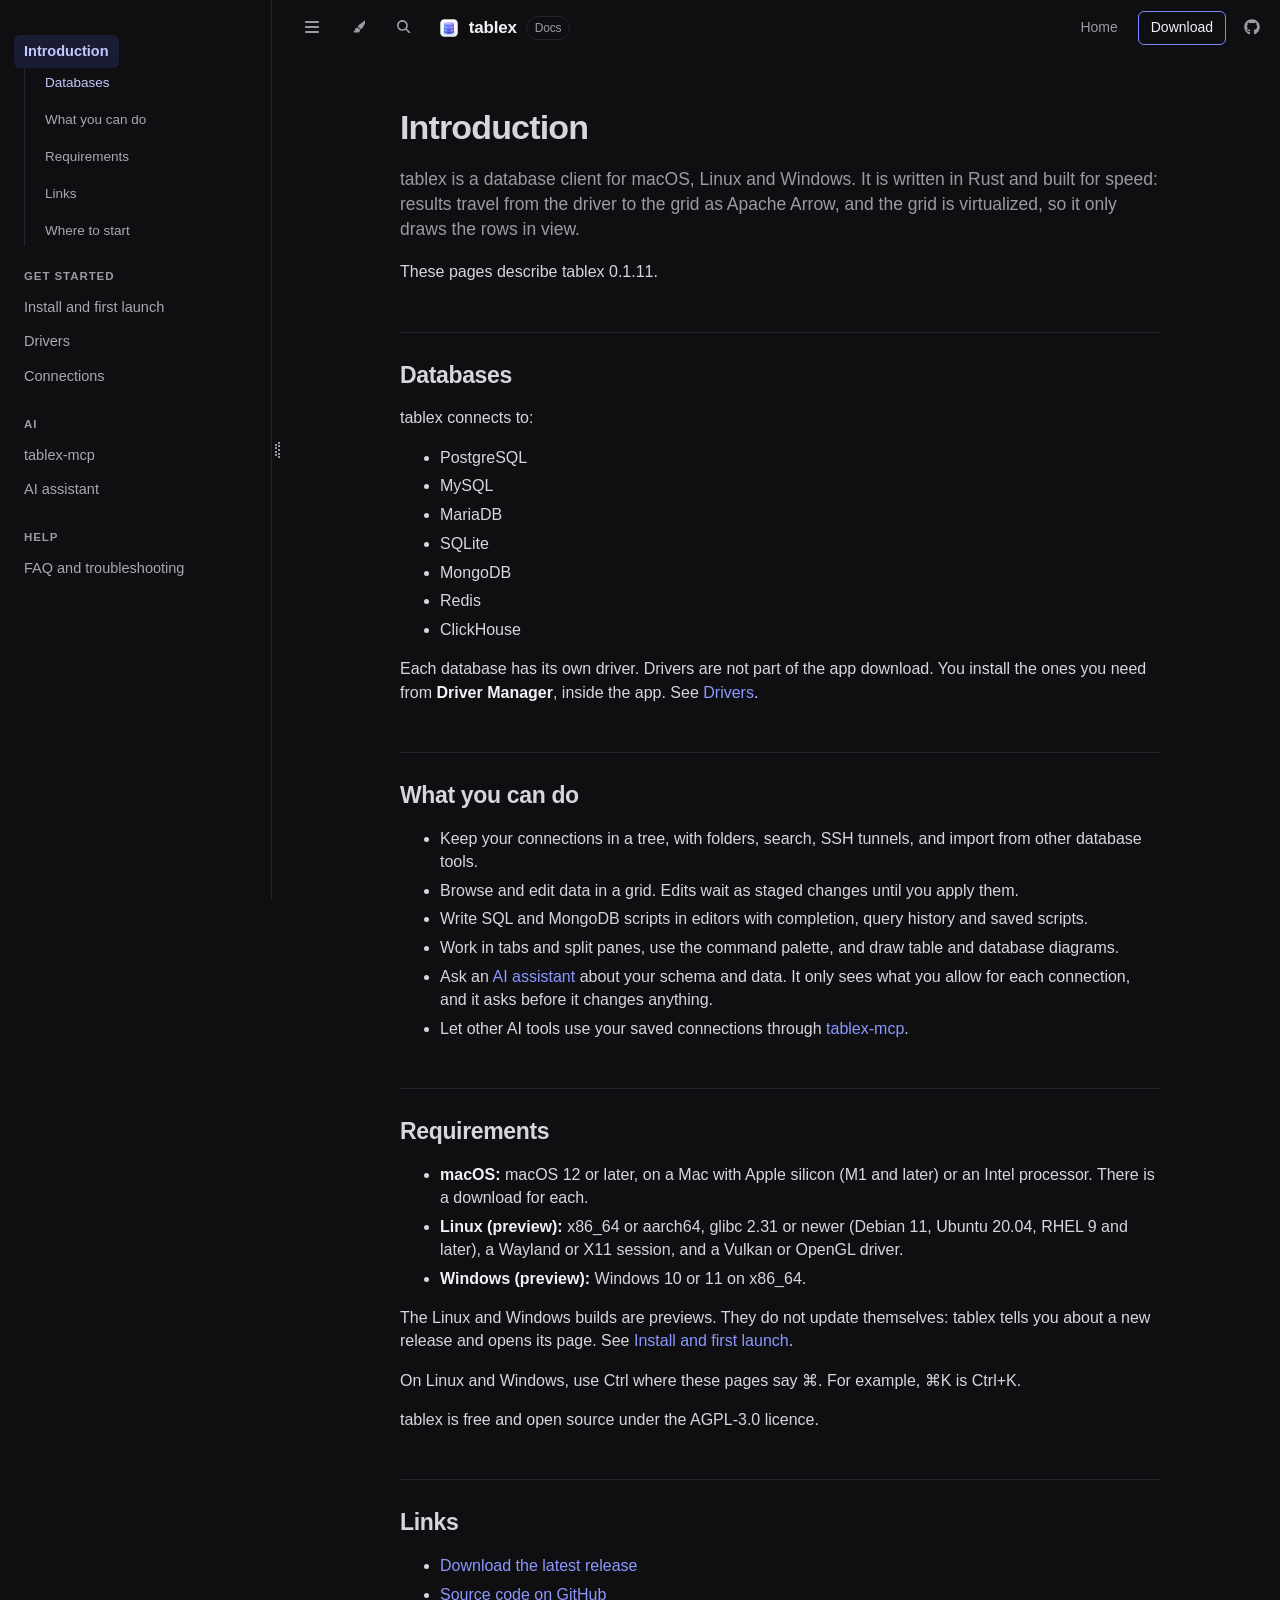
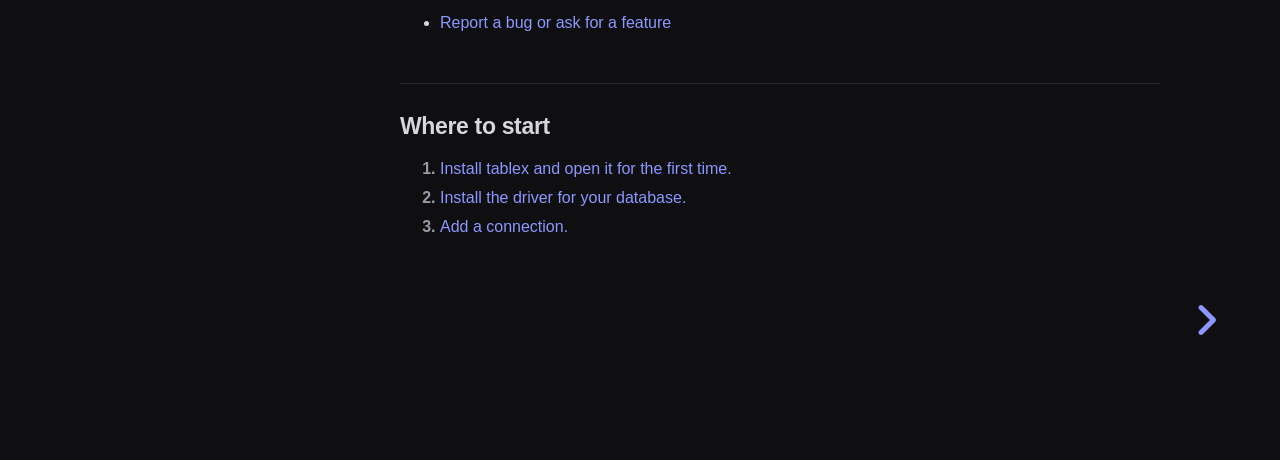
==== commit adcd8412: "site: cover Linux and Windows in the page and the docs" ====
--- a/docs/index.html
+++ b/docs/index.html
@@ -8,7 +8,7 @@
 
         <!-- Custom HTML head -->
 
-        <meta name="description" content="How to install and use tablex, a fast native database client for macOS.">
+        <meta name="description" content="How to install and use tablex, a fast native database client for macOS, Linux and Windows.">
         <meta name="viewport" content="width=device-width, initial-scale=1">
         <meta name="theme-color" content="#0f0f12">
 
@@ -35,7 +35,7 @@
             const path_to_root = "";
             const default_light_theme = "coal";
             const default_dark_theme = "coal";
-            window.path_to_searchindex_js = "searchindex-5fb4d6fb.js";
+            window.path_to_searchindex_js = "searchindex-7d2ff1ca.js";
         </script>
         <!-- Start loading toc.js asap -->
         <script src="toc-79bf3eb2.js"></script>
@@ -175,8 +175,8 @@
                 <div id="mdbook-content" class="content">
                     <main>
                         <h1 id="introduction"><a class="header" href="#introduction">Introduction</a></h1>
-<p>tablex is a database client for macOS. It is written in Rust and built for speed: results travel from the driver to the grid as Apache Arrow, and the grid is virtualized, so it only draws the rows in view.</p>
-<p>These pages describe tablex 0.1.9.</p>
+<p>tablex is a database client for macOS, Linux and Windows. It is written in Rust and built for speed: results travel from the driver to the grid as Apache Arrow, and the grid is virtualized, so it only draws the rows in view.</p>
+<p>These pages describe tablex 0.1.11.</p>
 <h2 id="databases"><a class="header" href="#databases">Databases</a></h2>
 <p>tablex connects to:</p>
 <ul>
@@ -200,10 +200,13 @@
 </ul>
 <h2 id="requirements"><a class="header" href="#requirements">Requirements</a></h2>
 <ul>
-<li>macOS 12 or later.</li>
-<li>A Mac with Apple silicon (M1 and later) or an Intel processor. There is a download for each.</li>
-</ul>
-<p>tablex is free and open source under the AGPL-3.0 licence. There are no downloads for Linux or Windows yet; those builds are not proven.</p>
+<li><strong>macOS:</strong> macOS 12 or later, on a Mac with Apple silicon (M1 and later) or an Intel processor. There is a download for each.</li>
+<li><strong>Linux (preview):</strong> x86_64 or aarch64, glibc 2.31 or newer (Debian 11, Ubuntu 20.04, RHEL 9 and later), a Wayland or X11 session, and a Vulkan or OpenGL driver.</li>
+<li><strong>Windows (preview):</strong> Windows 10 or 11 on x86_64.</li>
+</ul>
+<p>The Linux and Windows builds are previews. They do not update themselves: tablex tells you about a new release and opens its page. See <a href="install.html">Install and first launch</a>.</p>
+<p>On Linux and Windows, use Ctrl where these pages say ⌘. For example, ⌘K is Ctrl+K.</p>
+<p>tablex is free and open source under the AGPL-3.0 licence.</p>
 <h2 id="links"><a class="header" href="#links">Links</a></h2>
 <ul>
 <li><a href="https://github.com/tablex-org/tablex/releases/latest">Download the latest release</a></li>
